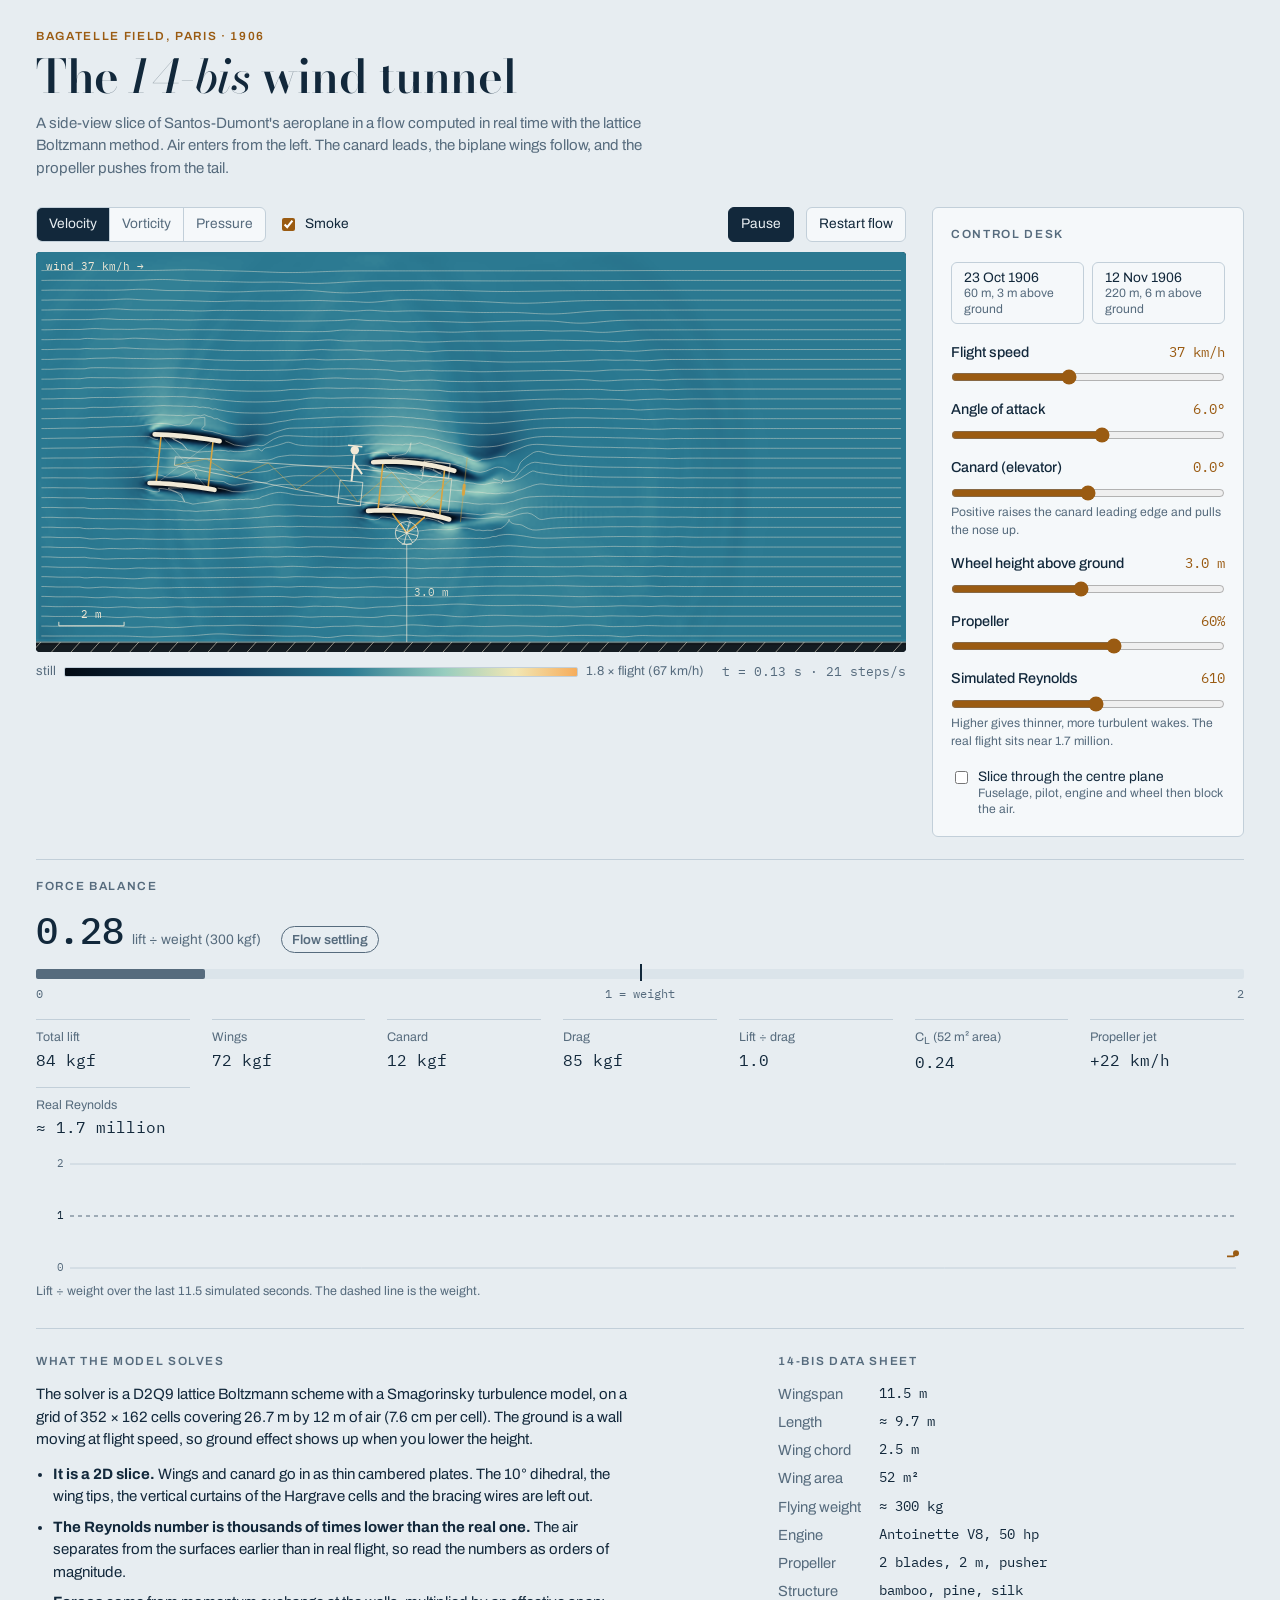
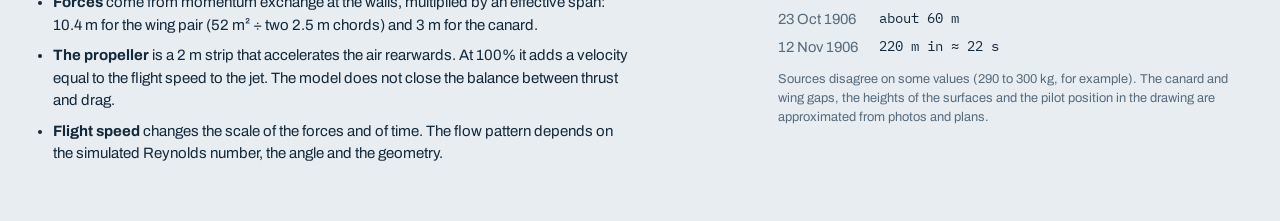
==== index.html @ 42564a8a "refactor: rename entry point to index.html" ====
<!doctype html><html><head><meta charset=utf8><meta name=viewport content="width=device-width,initial-scale=1,viewport-fit=cover"><style>:root{color-scheme:light;box-sizing:border-box;padding-top:env(safe-area-inset-top,0px);padding-bottom:env(safe-area-inset-bottom,0px)}html{scroll-padding-top:env(safe-area-inset-top,0px)}body{margin:0;padding:0;font:14px -apple-system,BlinkMacSystemFont,sans-serif;background:#faf9f5;color:#141413}img{max-width:100%}[hidden]:not([hidden=until-found i]){display:none!important}</style></head><body>
<title>14-bis Wind Tunnel</title>
<link rel="stylesheet" href="https://fonts.googleapis.com/css2?family=Archivo:wght@400;500;600&family=Bodoni+Moda:ital,opsz,wght@0,6..96,500;0,6..96,600;1,6..96,500&family=IBM+Plex+Mono:wght@400;500&display=swap">
<style>
/* Layout: a wind-tunnel bench. The test section takes the width,
   the control desk sits to the right and the force balance below. */
:root {
  --bg: #e7edf1;
  --surface: #f5f8fa;
  --ctl: #dbe4ea;
  --ink: #12283b;
  --muted: #566b7d;
  --line: #c2cfd9;
  --accent: #9a5b12;
  --good: #1c7557;
  --warn: #b04a1c;
  /* the test section has a single look, the same in both themes */
  --tunnel: #061523;
  --silk: #f1e9d6;
  --bamboo: #d9a441;
  --f-display: 'Bodoni Moda', 'Didot', 'Bodoni MT', Georgia, serif;
  --f-ui: 'Archivo', system-ui, -apple-system, 'Segoe UI', sans-serif;
  --f-data: 'IBM Plex Mono', ui-monospace, 'SF Mono', Menlo, Consolas, monospace;
}
@media (prefers-color-scheme: dark) {
  :root:not([data-theme="light"]) {
    --bg: #0a1724; --surface: #102131; --ctl: #1a2f44; --ink: #e4ecf2; --muted: #8fa3b5;
    --line: #22384c; --accent: #e2ab52; --good: #5fcaa3; --warn: #f2925c;
    color-scheme: dark;
  }
}
:root[data-theme="dark"] {
  --bg: #0a1724; --surface: #102131; --ctl: #1a2f44; --ink: #e4ecf2; --muted: #8fa3b5;
  --line: #22384c; --accent: #e2ab52; --good: #5fcaa3; --warn: #f2925c;
  color-scheme: dark;
}

* { box-sizing: border-box; }
body {
  background: var(--bg);
  color: var(--ink);
  font-family: var(--f-ui);
  font-size: 15px;
  line-height: 1.5;
}
.wrap {
  max-width: 1320px;
  margin: 0 auto;
  padding-inline: clamp(16px, 3vw, 36px);
  padding-block: 28px 56px;
  display: flex;
  flex-direction: column;
  gap: 28px;
}

/* masthead */
.mast { display: flex; flex-direction: column; gap: 6px; }
.eyebrow {
  margin: 0;
  font-size: 0.74rem;
  letter-spacing: 0.14em;
  text-transform: uppercase;
  color: var(--accent);
  font-weight: 600;
}
h1 {
  margin: 0;
  font-family: var(--f-display);
  font-weight: 600;
  font-size: clamp(1.9rem, 4.2vw, 2.9rem);
  line-height: 1.08;
  letter-spacing: -0.01em;
  text-wrap: balance;
}
h1 em { font-weight: 500; }
.lede { margin: 4px 0 0; max-width: 68ch; color: var(--muted); }

h2 {
  margin: 0;
  font-size: 0.74rem;
  letter-spacing: 0.14em;
  text-transform: uppercase;
  font-weight: 600;
  color: var(--muted);
}

/* bench */
.bench {
  display: grid;
  grid-template-columns: minmax(0, 1fr) 312px;
  grid-template-areas: "tunnel desk" "balance balance";
  gap: 22px 26px;
  align-items: start;
}
.tunnel { grid-area: tunnel; display: flex; flex-direction: column; gap: 10px; min-width: 0; }
.desk { grid-area: desk; }
.balance { grid-area: balance; min-width: 0; }
@media (max-width: 940px) {
  .bench { grid-template-columns: minmax(0, 1fr); grid-template-areas: "tunnel" "desk" "balance"; }
}

.toolbar { display: flex; flex-wrap: wrap; gap: 10px 16px; align-items: center; justify-content: space-between; }
.toolbar .group { display: flex; flex-wrap: wrap; gap: 8px 12px; align-items: center; }

.seg { position: relative; display: inline-flex; border: 1px solid var(--line); border-radius: 6px; overflow: hidden; background: var(--surface); }
.seg input { position: absolute; opacity: 0; pointer-events: none; }
.seg label { padding: 6px 12px; font-size: 0.86rem; cursor: pointer; color: var(--muted); border-right: 1px solid var(--line); }
.seg label:last-of-type { border-right: 0; }
.seg input:checked + label { background: var(--ink); color: var(--bg); }
.seg input:focus-visible + label { outline: 2px solid var(--accent); outline-offset: -2px; }

button {
  font: inherit;
  font-size: 0.86rem;
  padding: 6px 12px;
  border: 1px solid var(--line);
  border-radius: 6px;
  background: var(--surface);
  color: var(--ink);
  cursor: pointer;
}
button:hover { border-color: var(--muted); }
button:focus-visible, input:focus-visible { outline: 2px solid var(--accent); outline-offset: 2px; }
button.primary { background: var(--ink); color: var(--bg); border-color: var(--ink); }

.check { display: inline-flex; gap: 7px; align-items: center; font-size: 0.86rem; cursor: pointer; }
input[type="checkbox"], input[type="range"] { accent-color: var(--accent); }

.stage {
  position: relative;
  background: var(--tunnel);
  border-radius: 4px;
  overflow: hidden;
  aspect-ratio: 352 / 162;
  max-width: 100%;
}
.stage canvas { display: block; width: 100%; height: 100%; }

.legend { display: flex; flex-wrap: wrap; gap: 8px 18px; align-items: center; justify-content: space-between; font-size: 0.8rem; color: var(--muted); }
.scale { display: flex; align-items: center; gap: 8px; min-width: 0; flex: 1 1 320px; }
.scale .strip { flex: 1 1 120px; height: 10px; border-radius: 2px; min-width: 60px; border: 1px solid var(--line); }
.clock { font-family: var(--f-data); font-variant-numeric: tabular-nums; white-space: nowrap; }

/* control desk */
.desk {
  background: var(--surface);
  border: 1px solid var(--line);
  border-radius: 6px;
  padding: 18px;
  display: flex;
  flex-direction: column;
  gap: 18px;
}
.presets { display: flex; flex-direction: column; gap: 8px; }
.presets .row { display: flex; flex-wrap: wrap; gap: 8px; }
.presets button { flex: 1 1 120px; text-align: left; line-height: 1.25; }
.presets button small { display: block; color: var(--muted); font-size: 0.76rem; }
.knobs { display: flex; flex-direction: column; gap: 14px; }
.knob { display: grid; grid-template-columns: 1fr auto; gap: 2px 10px; align-items: baseline; }
.knob label { font-size: 0.9rem; font-weight: 500; }
.knob output { font-family: var(--f-data); font-size: 0.86rem; font-variant-numeric: tabular-nums; color: var(--accent); }
.knob input[type="range"] { grid-column: 1 / -1; width: 100%; margin: 4px 0 0; }
.knob .hint { grid-column: 1 / -1; font-size: 0.76rem; color: var(--muted); }
.desk .check { align-items: flex-start; line-height: 1.3; }
.desk .check input { margin-top: 3px; }
.desk .check small { display: block; color: var(--muted); font-size: 0.76rem; }

/* balance */
.balance { display: flex; flex-direction: column; gap: 16px; border-top: 1px solid var(--line); padding-top: 18px; }
.verdict { display: flex; flex-wrap: wrap; gap: 10px 20px; align-items: baseline; }
.ratio { font-family: var(--f-data); font-size: 2.3rem; font-weight: 500; line-height: 1; font-variant-numeric: tabular-nums; }
.ratio small { font-family: var(--f-ui); font-size: 0.86rem; color: var(--muted); font-weight: 400; margin-left: 8px; }
.pill { font-size: 0.82rem; font-weight: 600; padding: 3px 10px; border-radius: 999px; border: 1px solid currentColor; color: var(--muted); }
.pill[data-state="good"] { color: var(--good); }
.pill[data-state="warn"] { color: var(--warn); }
.beam { position: relative; height: 10px; background: var(--ctl); border-radius: 2px; }
.beam .fill { position: absolute; inset: 0 auto 0 0; width: 0; background: var(--muted); border-radius: 2px; }
.beam[data-state="good"] .fill { background: var(--good); }
.beam[data-state="warn"] .fill { background: var(--warn); }
.beam .mark { position: absolute; left: 50%; top: -5px; bottom: -2px; width: 2px; background: var(--ink); }
.beamlabels { margin-top: 6px; display: flex; justify-content: space-between; font-size: 0.74rem; color: var(--muted); font-family: var(--f-data); }
.figures { display: grid; grid-template-columns: repeat(auto-fit, minmax(150px, 1fr)); gap: 12px 22px; margin: 0; }
.figures div { display: flex; flex-direction: column; gap: 1px; border-top: 1px solid var(--line); padding-top: 8px; min-width: 0; }
.figures dt { font-size: 0.78rem; color: var(--muted); }
.figures dd { margin: 0; font-family: var(--f-data); font-size: 1.02rem; font-variant-numeric: tabular-nums; }
.history { display: flex; flex-direction: column; gap: 6px; }
.history p { margin: 0; font-size: 0.78rem; color: var(--muted); }
.history canvas { display: block; width: 100%; height: 120px; }

/* notes */
.notes { display: grid; grid-template-columns: minmax(0, 1.5fr) minmax(0, 1fr); gap: 26px 44px; border-top: 1px solid var(--line); padding-top: 24px; }
@media (max-width: 760px) { .notes { grid-template-columns: minmax(0, 1fr); } }
.notes section { display: flex; flex-direction: column; gap: 12px; min-width: 0; }
.notes p { margin: 0; max-width: 66ch; }
.notes ul { margin: 0; padding-left: 1.1em; display: flex; flex-direction: column; gap: 8px; max-width: 66ch; }
.sheet { display: grid; grid-template-columns: auto 1fr; gap: 6px 18px; margin: 0; font-size: 0.92rem; }
.sheet dt { color: var(--muted); }
.sheet dd { margin: 0; font-family: var(--f-data); font-size: 0.86rem; font-variant-numeric: tabular-nums; }
.fine { font-size: 0.8rem; color: var(--muted); }
</style>

<div class="wrap">
  <header class="mast">
    <p class="eyebrow">Bagatelle field, Paris · 1906</p>
    <h1>The <em>14-bis</em> wind tunnel</h1>
    <p class="lede">A side-view slice of Santos-Dumont's aeroplane in a flow computed in real time with the lattice Boltzmann method. Air enters from the left. The canard leads, the biplane wings follow, and the propeller pushes from the tail.</p>
  </header>

  <main class="bench">
    <section class="tunnel" aria-label="Test section">
      <div class="toolbar">
        <div class="group">
          <div class="seg" role="radiogroup" aria-label="Field shown">
            <input type="radio" name="view" id="view-vel" value="vel" checked><label for="view-vel">Velocity</label>
            <input type="radio" name="view" id="view-vort" value="vort"><label for="view-vort">Vorticity</label>
            <input type="radio" name="view" id="view-pres" value="pres"><label for="view-pres">Pressure</label>
          </div>
          <label class="check"><input type="checkbox" id="smoke" checked> Smoke</label>
        </div>
        <div class="group">
          <button type="button" id="pause" class="primary">Pause</button>
          <button type="button" id="reset">Restart flow</button>
        </div>
      </div>
      <div class="stage"><canvas id="tunnel" aria-label="Flow field around the side-view slice of the 14-bis"></canvas></div>
      <div class="legend">
        <div class="scale"><span id="leg-lo">still</span><span class="strip" id="leg-strip"></span><span id="leg-hi">1.8 × flight speed</span></div>
        <span class="clock" id="clock">t = 0.00 s</span>
      </div>
    </section>

    <aside class="desk" aria-label="Control desk">
      <h2>Control desk</h2>
      <div class="presets">
        <div class="row">
          <button type="button" id="preset-out">23 Oct 1906<small>60 m, 3 m above ground</small></button>
          <button type="button" id="preset-nov">12 Nov 1906<small>220 m, 6 m above ground</small></button>
        </div>
      </div>
      <div class="knobs">
        <div class="knob">
          <label for="k-v">Flight speed</label><output id="o-v" for="k-v"></output>
          <input type="range" id="k-v" min="20" max="60" step="1" value="37">
        </div>
        <div class="knob">
          <label for="k-aoa">Angle of attack</label><output id="o-aoa" for="k-aoa"></output>
          <input type="range" id="k-aoa" min="-4" max="14" step="0.5" value="6">
        </div>
        <div class="knob">
          <label for="k-canard">Canard (elevator)</label><output id="o-canard" for="k-canard"></output>
          <input type="range" id="k-canard" min="-12" max="12" step="0.5" value="0">
          <span class="hint">Positive raises the canard leading edge and pulls the nose up.</span>
        </div>
        <div class="knob">
          <label for="k-alt">Wheel height above ground</label><output id="o-alt" for="k-alt"></output>
          <input type="range" id="k-alt" min="0.3" max="6" step="0.1" value="3">
        </div>
        <div class="knob">
          <label for="k-prop">Propeller</label><output id="o-prop" for="k-prop"></output>
          <input type="range" id="k-prop" min="0" max="100" step="5" value="60">
        </div>
        <div class="knob">
          <label for="k-re">Simulated Reynolds</label><output id="o-re" for="k-re"></output>
          <input type="range" id="k-re" min="0" max="100" step="1" value="53">
          <span class="hint">Higher gives thinner, more turbulent wakes. The real flight sits near 1.7 million.</span>
        </div>
      </div>
      <label class="check"><input type="checkbox" id="center"> <span>Slice through the centre plane<small>Fuselage, pilot, engine and wheel then block the air.</small></span></label>
    </aside>

    <section class="balance" aria-label="Force balance">
      <h2>Force balance</h2>
      <div class="verdict">
        <span class="ratio"><span id="r-ratio">0.00</span><small>lift ÷ weight (300 kgf)</small></span>
        <span class="pill" id="r-pill" data-state="wait">Flow settling</span>
      </div>
      <div>
        <div class="beam" id="r-beam" data-state="wait"><span class="fill" id="r-fill"></span><span class="mark"></span></div>
        <div class="beamlabels"><span>0</span><span>1 = weight</span><span>2</span></div>
      </div>
      <dl class="figures">
        <div><dt>Total lift</dt><dd id="r-lift">0 kgf</dd></div>
        <div><dt>Wings</dt><dd id="r-wing">0 kgf</dd></div>
        <div><dt>Canard</dt><dd id="r-can">0 kgf</dd></div>
        <div><dt>Drag</dt><dd id="r-drag">0 kgf</dd></div>
        <div><dt>Lift ÷ drag</dt><dd id="r-ld">0.0</dd></div>
        <div><dt>C<sub>L</sub> (52 m² area)</dt><dd id="r-cl">0.00</dd></div>
        <div><dt>Propeller jet</dt><dd id="r-thrust">+0 km/h</dd></div>
        <div><dt>Real Reynolds</dt><dd id="r-re">0</dd></div>
      </dl>
      <div class="history">
        <canvas id="hist" aria-label="History of lift divided by weight"></canvas>
        <p id="hist-cap">Lift ÷ weight over simulated time.</p>
      </div>
    </section>
  </main>

  <div class="notes">
    <section>
      <h2>What the model solves</h2>
      <p>The solver is a D2Q9 lattice Boltzmann scheme with a Smagorinsky turbulence model, on a grid of 352 × 162 cells covering 26.7 m by 12 m of air (7.6 cm per cell). The ground is a wall moving at flight speed, so ground effect shows up when you lower the height.</p>
      <ul>
        <li><strong>It is a 2D slice.</strong> Wings and canard go in as thin cambered plates. The 10° dihedral, the wing tips, the vertical curtains of the Hargrave cells and the bracing wires are left out.</li>
        <li><strong>The Reynolds number is thousands of times lower than the real one.</strong> The air separates from the surfaces earlier than in real flight, so read the numbers as orders of magnitude.</li>
        <li><strong>Forces</strong> come from momentum exchange at the walls, multiplied by an effective span: 10.4 m for the wing pair (52 m² ÷ two 2.5 m chords) and 3 m for the canard.</li>
        <li><strong>The propeller</strong> is a 2 m strip that accelerates the air rearwards. At 100% it adds a velocity equal to the flight speed to the jet. The model does not close the balance between thrust and drag.</li>
        <li><strong>Flight speed</strong> changes the scale of the forces and of time. The flow pattern depends on the simulated Reynolds number, the angle and the geometry.</li>
      </ul>
    </section>
    <section>
      <h2>14-bis data sheet</h2>
      <dl class="sheet">
        <dt>Wingspan</dt><dd>11.5 m</dd>
        <dt>Length</dt><dd>≈ 9.7 m</dd>
        <dt>Wing chord</dt><dd>2.5 m</dd>
        <dt>Wing area</dt><dd>52 m²</dd>
        <dt>Flying weight</dt><dd>≈ 300 kg</dd>
        <dt>Engine</dt><dd>Antoinette V8, 50 hp</dd>
        <dt>Propeller</dt><dd>2 blades, 2 m, pusher</dd>
        <dt>Structure</dt><dd>bamboo, pine, silk</dd>
        <dt>23 Oct 1906</dt><dd>about 60 m</dd>
        <dt>12 Nov 1906</dt><dd>220 m in ≈ 22 s</dd>
      </dl>
      <p class="fine">Sources disagree on some values (290 to 300 kg, for example). The canard and wing gaps, the heights of the surfaces and the pilot position in the drawing are approximated from photos and plans.</p>
    </section>
  </div>
</div>

<script>
(() => {
'use strict';

// ---------- grid and constants ----------
const NX = 352, NY = 162, N = NX * NY;
const S = 13.2;               // cells per metre
const DX = 1 / S;
const GR = 4;                 // ground rows
const U0 = 0.1;               // inlet velocity (lattice units)
const RHO_AIR = 1.225, G0 = 9.80665, NU_AIR = 1.5e-5;
const WEIGHT_KGF = 300, AREA = 52;
const SPAN = [0, 10.4, 3.0, 0.6];   // effective span per body: wings, canard, fuselage
const CHORD = 2.5, CHORD_CELLS = CHORD * S;
const CX = [0, 1, 0, -1, 0, 1, -1, -1, 1];
const CY = [0, 0, 1, 0, -1, 1, 1, -1, -1];
const OPP = [0, 3, 4, 1, 2, 7, 8, 5, 6];
const WT = [4 / 9, 1 / 9, 1 / 9, 1 / 9, 1 / 9, 1 / 36, 1 / 36, 1 / 36, 1 / 36];
const OFF = CX.map((c, i) => c + CY[i] * NX);
const GW = CX.map((c, i) => 6 * WT[i] * c * U0);     // moving-wall term (ground)
const CSM = 18 * Math.SQRT2 * 0.16 * 0.16;           // Smagorinsky
const GROUND = 4;

// geometry in the aircraft frame (m): x aft, y up, origin at the middle of the wing cell
const WING_LE = -1.25, WING_Y = 0.75, WING_CAMBER = 0.045;
const CAN_LE = -8.0, CAN_C = 2.0, CPX = -7.0, CPY = 0.15, CAN_GAP = 0.75, CAN_CAMBER = 0.02;
const WHEEL_X = 0.0, WHEEL_Y = -1.3, WHEEL_R = 0.35;
const PROP_X = 1.6, PROP_Y = 0.2, PROP_R = 1.0;
const FUSE = [[-7.3, 0.02], [-7.3, 0.28], [-1.6, 0.5], [1.2, 0.5], [1.2, -0.5], [-1.6, -0.5]];
const OX = 11.5;

let cur = [], nxt = [];
for (let i = 0; i < 9; i++) { cur.push(new Float32Array(N)); nxt.push(new Float32Array(N)); }
const ux = new Float32Array(N), uy = new Float32Array(N), rho = new Float32Array(N);
const mask = new Uint8Array(N), newMask = new Uint8Array(N), flag = new Uint8Array(N);
const bfx = new Float32Array(N), bfy = new Float32Array(N);
const sponge = new Float32Array(N);
const E0 = new Float32Array(9);
const FA = new Float64Array(10);       // force accumulator per body (x,y)
const tmp = new Float32Array(9);

function feq(i, r, u, v) {
  const cu = CX[i] * u + CY[i] * v;
  return WT[i] * r * (1 + 3 * cu + 4.5 * cu * cu - 1.5 * (u * u + v * v));
}
for (let i = 0; i < 9; i++) E0[i] = feq(i, 1, U0, 0);

for (let y = 0; y < NY; y++) for (let x = 0; x < NX; x++) {
  let t = 0.5;
  const dxo = x - (NX - 34); if (dxo > 0) t = Math.max(t, 0.5 + 0.7 * (dxo / 33) * (dxo / 33));
  const dyo = y - (NY - 12); if (dyo > 0) t = Math.max(t, 0.5 + 0.5 * (dyo / 11) * (dyo / 11));
  sponge[y * NX + x] = t;
}

// ---------- parameters ----------
const P = { v: 37, aoa: 6, canard: 0, alt: 3, prop: 60, re: 600, center: false, view: 'vel', smoke: true };
let tau0 = 0.52;
let ca = 1, sa = 0, cd = 1, sd = 0, OY = 5;
let running = true, dirty = true;
let simT = 0, simSteps = 0, settle = 0, groundShift = 0, propPhase = 0;
let stepsPF = 4, msAvg = 2;
const EMA = new Float64Array(10);
let hist = [], histAcc = 0;

// ---------- geometry ----------
function bodyW(x, y) { return [OX + x * ca + y * sa, OY - x * sa + y * ca]; }
function canW(x, y) {
  const dx = x - CPX, dy = y - CPY;
  return bodyW(CPX + dx * cd + dy * sd, CPY - dx * sd + dy * cd);
}
function section(xle, c, y0, camber, n) {
  const pts = [];
  for (let k = 0; k <= n; k++) { const s = k / n; pts.push([xle + s * c, y0 + camber * 4 * s * (1 - s) * c]); }
  return pts;
}
const WING_LO = section(WING_LE, CHORD, -WING_Y, WING_CAMBER, 14);
const WING_UP = section(WING_LE, CHORD, WING_Y, WING_CAMBER, 14);
const CAN_LO = section(CAN_LE, CAN_C, CPY - CAN_GAP, CAN_CAMBER, 10);
const CAN_UP = section(CAN_LE, CAN_C, CPY + CAN_GAP, CAN_CAMBER, 10);

function toGrid(w) { return [w[0] * S, GR + w[1] * S]; }
function segCells(a, b, r, cb) {
  const x0 = a[0], y0 = a[1], x1 = b[0], y1 = b[1];
  const xa = Math.max(1, Math.floor(Math.min(x0, x1) - r - 1)), xb = Math.min(NX - 2, Math.ceil(Math.max(x0, x1) + r + 1));
  const ya = Math.max(GR, Math.floor(Math.min(y0, y1) - r - 1)), yb = Math.min(NY - 2, Math.ceil(Math.max(y0, y1) + r + 1));
  const dx = x1 - x0, dy = y1 - y0, l2 = dx * dx + dy * dy || 1e-9, r2 = r * r;
  for (let y = ya; y <= yb; y++) for (let x = xa; x <= xb; x++) {
    const px = x + 0.5 - x0, py = y + 0.5 - y0;
    let t = (px * dx + py * dy) / l2; t = t < 0 ? 0 : t > 1 ? 1 : t;
    const ex = px - t * dx, ey = py - t * dy;
    if (ex * ex + ey * ey <= r2) cb(y * NX + x);
  }
}
function polyline(pts, tf, r, id) {
  let prev = toGrid(tf(pts[0][0], pts[0][1]));
  for (let k = 1; k < pts.length; k++) {
    const p = toGrid(tf(pts[k][0], pts[k][1]));
    segCells(prev, p, r, idx => { newMask[idx] = id; });
    prev = p;
  }
}
function polyFill(pts, tf, id) {
  const g = pts.map(p => toGrid(tf(p[0], p[1])));
  let xa = NX, xb = 0, ya = NY, yb = 0;
  for (const p of g) { xa = Math.min(xa, p[0]); xb = Math.max(xb, p[0]); ya = Math.min(ya, p[1]); yb = Math.max(yb, p[1]); }
  xa = Math.max(1, Math.floor(xa)); xb = Math.min(NX - 2, Math.ceil(xb));
  ya = Math.max(GR, Math.floor(ya)); yb = Math.min(NY - 2, Math.ceil(yb));
  for (let y = ya; y <= yb; y++) for (let x = xa; x <= xb; x++) {
    const px = x + 0.5, py = y + 0.5; let inside = false;
    for (let i = 0, j = g.length - 1; i < g.length; j = i++) {
      const xi = g[i][0], yi = g[i][1], xj = g[j][0], yj = g[j][1];
      if ((yi > py) !== (yj > py) && px < (xj - xi) * (py - yi) / (yj - yi) + xi) inside = !inside;
    }
    if (inside) newMask[y * NX + x] = id;
  }
}

function rebuild() {
  const al = P.aoa * Math.PI / 180, de = P.canard * Math.PI / 180;
  ca = Math.cos(al); sa = Math.sin(al); cd = Math.cos(de); sd = Math.sin(de);
  OY = P.alt + WHEEL_R - (-WHEEL_X * sa + WHEEL_Y * ca);

  newMask.fill(0);
  for (let y = 0; y < GR; y++) newMask.fill(GROUND, y * NX, (y + 1) * NX);
  polyline(WING_LO, bodyW, 0.95, 1);
  polyline(WING_UP, bodyW, 0.95, 1);
  polyline(CAN_LO, canW, 0.95, 2);
  polyline(CAN_UP, canW, 0.95, 2);
  if (P.center) {
    polyFill(FUSE, bodyW, 3);
    polyFill([[-2.2, -0.62], [-2.2, 0.1], [-1.5, 0.1], [-1.5, -0.62]], bodyW, 3);
    polyline([[-1.85, 0.1], [-1.85, 1.1]], bodyW, 2.0, 3);
    polyFill([[0.3, 0.5], [0.3, 0.95], [1.1, 0.95], [1.1, 0.5]], bodyW, 3);
    const wc = toGrid(bodyW(WHEEL_X, WHEEL_Y));
    segCells(wc, wc, WHEEL_R * S, idx => { newMask[idx] = 3; });
  }
  for (let i = 0; i < N; i++) {
    const o = mask[i], n = newMask[i];
    if (n) { ux[i] = 0; uy[i] = 0; }
    else if (o) { for (let k = 0; k < 9; k++) cur[k][i] = WT[k]; ux[i] = 0; uy[i] = 0; rho[i] = 1; }
    mask[i] = n;
  }
  // cells next to a wall
  flag.fill(0);
  for (let y = 1; y < NY - 1; y++) for (let x = 1; x < NX - 1; x++) {
    const i = y * NX + x;
    if (mask[i]) continue;
    if (mask[i - 1] | mask[i + 1] | mask[i - NX] | mask[i + NX] | mask[i - NX - 1] | mask[i - NX + 1] | mask[i + NX - 1] | mask[i + NX + 1]) flag[i] = 1;
  }
  // propeller: a strip that pushes the air rearwards
  bfx.fill(0); bfy.fill(0);
  const k = P.prop / 100;
  if (k > 0) {
    const cells = [];
    const a = toGrid(bodyW(PROP_X, PROP_Y - PROP_R)), b = toGrid(bodyW(PROP_X, PROP_Y + PROP_R));
    segCells(a, b, 1.6, idx => { if (!mask[idx]) cells.push(idx); });
    const thrust = (2 * PROP_R * S) * U0 * U0 * (1 + k / 2) * k;
    const fc = cells.length ? thrust / cells.length : 0;
    for (const idx of cells) { bfx[idx] = fc * ca; bfy[idx] = -fc * sa; flag[idx] |= 2; }
  }
  settle = 2300;
  dirty = true;
}

// ---------- smoke ----------
const RAKES = Math.floor((NY - GR - 6) / 4), RK = 400, EMIT = 12;
const SX = new Float32Array(RAKES * RK), SY = new Float32Array(RAKES * RK);
const head = new Int32Array(RAKES);
let emitAcc = 0;
function rakeY(r) { return GR + 2.5 + r * 4; }
function seedSmoke() {
  SX.fill(NaN);
  for (let r = 0; r < RAKES; r++) {
    const y = rakeY(r); let h = 0;
    for (let x = NX - 3; x >= 1.5 && h < RK; x -= EMIT * U0) {
      const o = r * RK + h;
      SX[o] = mask[Math.floor(y) * NX + Math.floor(x)] ? NaN : x; SY[o] = y; h++;
    }
    head[r] = h % RK;
  }
  emitAcc = 0;
}
function advectSmoke(n) {
  for (let o = 0; o < SX.length; o++) {
    let x = SX[o];
    if (x !== x) continue;
    let y = SY[o];
    const fx = x - 0.5, fy = y - 0.5;
    const ix = Math.floor(fx), iy = Math.floor(fy);
    if (ix < 0 || ix > NX - 2 || iy < 0 || iy > NY - 2) { SX[o] = NaN; continue; }
    const tx = fx - ix, ty = fy - iy, i = iy * NX + ix;
    const u = (ux[i] * (1 - tx) + ux[i + 1] * tx) * (1 - ty) + (ux[i + NX] * (1 - tx) + ux[i + NX + 1] * tx) * ty;
    const v = (uy[i] * (1 - tx) + uy[i + 1] * tx) * (1 - ty) + (uy[i + NX] * (1 - tx) + uy[i + NX + 1] * tx) * ty;
    x += u * n; y += v * n;
    if (x < 0.5 || x > NX - 1.5 || y < GR || y > NY - 1.5 || mask[Math.floor(y) * NX + Math.floor(x)]) { SX[o] = NaN; continue; }
    SX[o] = x; SY[o] = y;
  }
  emitAcc += n;
  while (emitAcc >= EMIT) {
    emitAcc -= EMIT;
    for (let r = 0; r < RAKES; r++) {
      const o = r * RK + head[r];
      SX[o] = 1.2 + emitAcc * U0; SY[o] = rakeY(r);
      head[r] = (head[r] + 1) % RK;
    }
  }
}

// ---------- solver ----------
function initFlow() {
  for (let i = 0; i < N; i++) {
    const solid = mask[i];
    for (let k = 0; k < 9; k++) { cur[k][i] = solid ? WT[k] : E0[k]; nxt[k][i] = cur[k][i]; }
    ux[i] = solid ? 0 : U0; uy[i] = 0; rho[i] = 1;
  }
  simT = 0; simSteps = 0; settle = 2300; EMA.fill(0); hist = []; histAcc = 0;
  seedSmoke();
  dirty = true;
}

function step() {
  const a = cur, b = nxt;
  const a0 = a[0], a1 = a[1], a2 = a[2], a3 = a[3], a4 = a[4], a5 = a[5], a6 = a[6], a7 = a[7], a8 = a[8];
  const b0 = b[0], b1 = b[1], b2 = b[2], b3 = b[3], b4 = b[4], b5 = b[5], b6 = b[6], b7 = b[7], b8 = b[8];
  const t0 = tau0, t0sq = tau0 * tau0;
  for (let y = GR; y < NY - 1; y++) {
    let idx = y * NX + 1;
    for (let x = 1; x < NX - 1; x++, idx++) {
      if (mask[idx]) continue;
      const fl = flag[idx];
      let f0 = a0[idx], f1, f2, f3, f4, f5, f6, f7, f8;
      if (fl & 1) {
        for (let i = 1; i < 9; i++) {
          const n = idx - OFF[i], m = mask[n];
          if (m) {
            let v = a[OPP[i]][idx];
            if (m === GROUND) v += GW[i];
            else { FA[m * 2] -= 2 * v * CX[i]; FA[m * 2 + 1] -= 2 * v * CY[i]; }
            tmp[i] = v;
          } else tmp[i] = a[i][n];
        }
        f1 = tmp[1]; f2 = tmp[2]; f3 = tmp[3]; f4 = tmp[4]; f5 = tmp[5]; f6 = tmp[6]; f7 = tmp[7]; f8 = tmp[8];
      } else {
        f1 = a1[idx - 1]; f2 = a2[idx - NX]; f3 = a3[idx + 1]; f4 = a4[idx + NX];
        f5 = a5[idx - 1 - NX]; f6 = a6[idx + 1 - NX]; f7 = a7[idx + 1 + NX]; f8 = a8[idx - 1 + NX];
      }
      let r = f0 + f1 + f2 + f3 + f4 + f5 + f6 + f7 + f8;
      let u, v;
      if (r > 0.6 && r < 1.6) {
        u = (f1 - f3 + f5 - f6 - f7 + f8) / r;
        v = (f2 - f4 + f5 + f6 - f7 - f8) / r;
        const sp = u * u + v * v;
        if (sp > 0.1225) { const sc = 0.35 / Math.sqrt(sp); u *= sc; v *= sc; }
      } else {
        // degenerate cell: back to inlet equilibrium
        r = 1; u = U0; v = 0;
        f0 = E0[0]; f1 = E0[1]; f2 = E0[2]; f3 = E0[3]; f4 = E0[4]; f5 = E0[5]; f6 = E0[6]; f7 = E0[7]; f8 = E0[8];
      }
      rho[idx] = r; ux[idx] = u; uy[idx] = v;
      const usq = 1.5 * (u * u + v * v), r1 = r / 9, r2 = r / 36;
      const u3 = 3 * u, v3 = 3 * v, uu = 4.5 * u * u, vv = 4.5 * v * v;
      const p = u + v, q = v - u, pp = 4.5 * p * p, qq = 4.5 * q * q, p3 = 3 * p, q3 = 3 * q;
      const n0 = f0 - (4 / 9) * r * (1 - usq);
      const n1 = f1 - r1 * (1 + u3 + uu - usq);
      const n3 = f3 - r1 * (1 - u3 + uu - usq);
      const n2 = f2 - r1 * (1 + v3 + vv - usq);
      const n4 = f4 - r1 * (1 - v3 + vv - usq);
      const n5 = f5 - r2 * (1 + p3 + pp - usq);
      const n7 = f7 - r2 * (1 - p3 + pp - usq);
      const n6 = f6 - r2 * (1 + q3 + qq - usq);
      const n8 = f8 - r2 * (1 - q3 + qq - usq);
      const dg = n5 + n6 + n7 + n8;
      const pxx = n1 + n3 + dg, pyy = n2 + n4 + dg, pxy = n5 - n6 + n7 - n8;
      const Q = Math.sqrt(pxx * pxx + 2 * pxy * pxy + pyy * pyy);
      let tau = 0.5 * (t0 + Math.sqrt(t0sq + CSM * Q / r));
      const s = sponge[idx]; if (tau < s) tau = s;
      const om = 1 / tau;
      f0 -= om * n0; f1 -= om * n1; f2 -= om * n2; f3 -= om * n3; f4 -= om * n4;
      f5 -= om * n5; f6 -= om * n6; f7 -= om * n7; f8 -= om * n8;
      if (fl & 2) {
        const gx = bfx[idx], gy = bfy[idx];
        f1 += gx / 3; f3 -= gx / 3; f2 += gy / 3; f4 -= gy / 3;
        f5 += (gx + gy) / 12; f7 -= (gx + gy) / 12; f6 += (gy - gx) / 12; f8 -= (gy - gx) / 12;
      }
      b0[idx] = f0; b1[idx] = f1; b2[idx] = f2; b3[idx] = f3; b4[idx] = f4;
      b5[idx] = f5; b6[idx] = f6; b7[idx] = f7; b8[idx] = f8;
    }
  }
  // inlet (left), outlet (right, zero gradient), top (free air)
  for (let y = GR; y < NY; y++) {
    const i0 = y * NX, i1 = i0 + NX - 1;
    for (let i = 0; i < 9; i++) { b[i][i0] = E0[i]; b[i][i1] = b[i][i1 - 1]; }
    ux[i1] = ux[i1 - 1]; uy[i1] = uy[i1 - 1]; rho[i1] = rho[i1 - 1];
  }
  const top = (NY - 1) * NX;
  for (let i = 0; i < 9; i++) b[i].fill(E0[i], top, top + NX);
  cur = b; nxt = a;
}

// ---------- colours ----------
function lut(stops) {
  const out = new Uint32Array(256);
  for (let i = 0; i < 256; i++) {
    const t = i / 255; let k = 0;
    while (k < stops.length - 2 && t > stops[k + 1][0]) k++;
    const s0 = stops[k], s1 = stops[k + 1];
    const f = Math.min(1, Math.max(0, (t - s0[0]) / (s1[0] - s0[0])));
    const c0 = parseInt(s0[1].slice(1), 16), c1 = parseInt(s1[1].slice(1), 16);
    const R = Math.round(((c0 >> 16) & 255) * (1 - f) + ((c1 >> 16) & 255) * f);
    const G = Math.round(((c0 >> 8) & 255) * (1 - f) + ((c1 >> 8) & 255) * f);
    const B = Math.round((c0 & 255) * (1 - f) + (c1 & 255) * f);
    out[i] = (255 << 24) | (B << 16) | (G << 8) | R;
  }
  return out;
}
const STOPS_SEQ = [[0, '#030a13'], [0.3, '#0f3554'], [0.556, '#2b7a92'], [0.74, '#97cdbf'], [0.88, '#f2e7b4'], [1, '#f6ad5c']];
const STOPS_DIV = [[0, '#c9f0f8'], [0.22, '#37a9cf'], [0.5, '#0a1d2e'], [0.78, '#d68527'], [1, '#ffe6ae']];
const LUT_SEQ = lut(STOPS_SEQ), LUT_DIV = lut(STOPS_DIV);
const SOLID_C = (255 << 24) | (0x0c << 16) | (0x07 << 8) | 0x03;
const GROUND_C = (255 << 24) | (0x22 << 16) | (0x1c << 8) | 0x14;
function gradCss(stops) { return 'linear-gradient(90deg,' + stops.map(s => s[1] + ' ' + (s[0] * 100).toFixed(1) + '%').join(',') + ')'; }

// ---------- drawing ----------
const cv = document.getElementById('tunnel'), ctx = cv.getContext('2d');
const off = document.createElement('canvas'); off.width = NX; off.height = NY;
const octx = off.getContext('2d');
const img = octx.createImageData(NX, NY), pix = new Uint32Array(img.data.buffer);
let cw = 800, ch = 368, dpr = 1;

function fitCanvas() {
  dpr = Math.min(2, window.devicePixelRatio || 1);
  const w = Math.max(200, Math.round(cv.clientWidth * dpr)), h = Math.round(w * NY / NX);
  if (cv.width !== w || cv.height !== h) { cv.width = w; cv.height = h; }
  cw = w; ch = h; dirty = true;
}

function paintField() {
  const view = P.view;
  let rref = 0, cnt = 0;
  if (view === 'pres') { for (let y = GR + 1; y < NY - 1; y++) { rref += rho[y * NX + 3]; cnt++; } rref /= cnt; }
  const vs = 255 / (1.8 * U0), ws = 127 / 0.035, ps = 127 / (1.5 * 1.5 * U0 * U0);
  for (let y = 0; y < NY; y++) {
    const row = (NY - 1 - y) * NX, base = y * NX;
    for (let x = 0; x < NX; x++) {
      const i = base + x, m = mask[i];
      if (m) { pix[row + x] = m === GROUND ? GROUND_C : SOLID_C; continue; }
      let c;
      if (view === 'vel') {
        let k = Math.sqrt(ux[i] * ux[i] + uy[i] * uy[i]) * vs;
        c = LUT_SEQ[k > 255 ? 255 : k | 0];
      } else if (view === 'vort') {
        let w = 0;
        if (x > 0 && x < NX - 1 && y > GR && y < NY - 1) w = 0.5 * (uy[i + 1] - uy[i - 1] - ux[i + NX] + ux[i - NX]);
        let k = 128 + w * ws;
        c = LUT_DIV[k < 0 ? 0 : k > 255 ? 255 : k | 0];
      } else {
        let k = 128 + (rho[i] - rref) * ps;
        c = LUT_DIV[k < 0 ? 0 : k > 255 ? 255 : k | 0];
      }
      pix[row + x] = c;
    }
  }
  octx.putImageData(img, 0, 0);
}

function render() {
  const kx = cw / NX, ky = ch / NY;
  paintField();
  ctx.imageSmoothingEnabled = true;
  ctx.imageSmoothingQuality = 'high';
  ctx.drawImage(off, 0, 0, cw, ch);
  const px = dpr;
  const G = (gx, gy) => [gx * kx, ch - gy * ky];
  const W = w => G(w[0] * S, GR + w[1] * S);
  const B = (x, y) => W(bodyW(x, y));
  const C = (x, y) => W(canW(x, y));

  // smoke
  if (P.smoke) {
    ctx.beginPath();
    for (let r = 0; r < RAKES; r++) {
      let pen = false, lx = 0, ly = 0;
      for (let k = 0; k < RK; k++) {
        const o = r * RK + (head[r] + k) % RK, x = SX[o];
        if (x !== x) { pen = false; continue; }
        const y = SY[o];
        if (pen && Math.abs(x - lx) + Math.abs(y - ly) < 7) ctx.lineTo(x * kx, ch - y * ky);
        else ctx.moveTo(x * kx, ch - y * ky);
        pen = true; lx = x; ly = y;
      }
    }
    ctx.strokeStyle = P.view === 'vel' ? 'rgba(241,233,214,0.42)' : 'rgba(241,233,214,0.5)';
    ctx.lineWidth = 1 * px; ctx.lineJoin = 'round';
    ctx.stroke();
  }

  // moving ground
  const gy0 = ch - GR * ky;
  ctx.strokeStyle = 'rgba(241,233,214,0.55)'; ctx.lineWidth = 1 * px;
  ctx.beginPath(); ctx.moveTo(0, gy0); ctx.lineTo(cw, gy0);
  const hs = 0.6 * S * kx, shift = (groundShift * kx) % hs;
  for (let x = shift - hs; x < cw + hs; x += hs) { ctx.moveTo(x, gy0); ctx.lineTo(x - GR * ky * 0.9, ch); }
  ctx.stroke();

  const line = (T, a, b) => { const p = T(a[0], a[1]), q = T(b[0], b[1]); ctx.moveTo(p[0], p[1]); ctx.lineTo(q[0], q[1]); };
  const path = (T, pts, close) => { pts.forEach((p, i) => { const q = T(p[0], p[1]); if (i) ctx.lineTo(q[0], q[1]); else ctx.moveTo(q[0], q[1]); }); if (close) ctx.closePath(); };
  const SILK = '#f1e9d6', BAMBOO = '#d9a441';

  // height dimension
  const wb = bodyW(WHEEL_X, WHEEL_Y), wp = W([wb[0], wb[1] - WHEEL_R]), wg = W([wb[0], 0]);
  ctx.strokeStyle = 'rgba(241,233,214,0.7)'; ctx.lineWidth = 1 * px;
  ctx.beginPath(); ctx.moveTo(wp[0], wp[1]); ctx.lineTo(wg[0], wg[1]);
  ctx.moveTo(wp[0] - 5 * px, wp[1]); ctx.lineTo(wp[0] + 5 * px, wp[1]); ctx.stroke();
  ctx.font = `${11 * px}px 'IBM Plex Mono', ui-monospace, Menlo, monospace`;
  ctx.fillStyle = 'rgba(241,233,214,0.9)'; ctx.textBaseline = 'middle'; ctx.textAlign = 'left';
  if (wg[1] - wp[1] > 16 * px) ctx.fillText(fmt(P.alt, 1) + ' m', wp[0] + 7 * px, (wp[1] + wg[1]) / 2);

  // fuselage
  ctx.beginPath(); path(B, FUSE, true);
  if (P.center) { ctx.fillStyle = 'rgba(241,233,214,0.16)'; ctx.fill(); }
  ctx.strokeStyle = 'rgba(241,233,214,0.62)'; ctx.lineWidth = 1 * px; ctx.stroke();
  ctx.beginPath();
  for (let k = 0; k < 9; k++) {
    const xa = -7.3 + k * 0.95, xb = Math.min(1.2, xa + 0.95);
    const top = x => 0.28 + (x + 7.3) * (0.22 / 5.7), bot = x => 0.02 - (x + 7.3) * (0.52 / 5.7);
    const cl = x => Math.min(-1.6, x);
    line(B, [xa, k % 2 ? top(cl(xa)) : bot(cl(xa))], [xb, k % 2 ? bot(cl(xb)) : top(cl(xb))]);
  }
  ctx.strokeStyle = 'rgba(217,164,65,0.5)'; ctx.stroke();

  // struts and wires
  ctx.beginPath();
  for (const x of [-0.95, 0.95]) line(B, [x, -WING_Y + 0.07], [x, WING_Y + 0.07]);
  for (const x of [-0.8, 0.8]) line(C, [CPX + x, CPY - CAN_GAP], [CPX + x, CPY + CAN_GAP]);
  line(B, [-0.5, -WING_Y], [WHEEL_X, WHEEL_Y]); line(B, [0.5, -WING_Y], [WHEEL_X, WHEEL_Y]);
  ctx.strokeStyle = BAMBOO; ctx.lineWidth = 1.6 * px; ctx.stroke();
  ctx.beginPath();
  line(B, [-0.95, -WING_Y], [0.95, WING_Y]); line(B, [-0.95, WING_Y], [0.95, -WING_Y]);
  line(C, [CPX - 0.8, CPY - CAN_GAP], [CPX + 0.8, CPY + CAN_GAP]); line(C, [CPX - 0.8, CPY + CAN_GAP], [CPX + 0.8, CPY - CAN_GAP]);
  ctx.strokeStyle = 'rgba(241,233,214,0.35)'; ctx.lineWidth = 0.8 * px; ctx.stroke();

  // wings and canard
  ctx.beginPath(); path(B, WING_LO); path(B, WING_UP); path(C, CAN_LO); path(C, CAN_UP);
  ctx.strokeStyle = SILK; ctx.lineWidth = Math.max(2 * px, 1.9 * kx); ctx.lineCap = 'round'; ctx.stroke(); ctx.lineCap = 'butt';

  // wheel
  const wc = B(WHEEL_X, WHEEL_Y), wr = WHEEL_R * S * kx;
  ctx.beginPath(); ctx.arc(wc[0], wc[1], wr, 0, 6.2832);
  if (P.center) { ctx.fillStyle = 'rgba(241,233,214,0.16)'; ctx.fill(); }
  for (let k = 0; k < 4; k++) { const an = k * 0.785 + groundShift * 0.19; ctx.moveTo(wc[0] - wr * Math.cos(an), wc[1] - wr * Math.sin(an)); ctx.lineTo(wc[0] + wr * Math.cos(an), wc[1] + wr * Math.sin(an)); }
  ctx.strokeStyle = 'rgba(241,233,214,0.8)'; ctx.lineWidth = 1 * px; ctx.stroke();

  // basket, pilot and engine
  ctx.beginPath();
  path(B, [[-2.2, -0.62], [-2.2, 0.1], [-1.5, 0.1], [-1.5, -0.62]], true);
  path(B, [[0.3, 0.5], [0.3, 0.95], [1.1, 0.95], [1.1, 0.5]], true);
  if (P.center) { ctx.fillStyle = 'rgba(241,233,214,0.16)'; ctx.fill(); }
  ctx.strokeStyle = 'rgba(241,233,214,0.75)'; ctx.stroke();
  ctx.beginPath(); line(B, [-1.85, 0.1], [-1.85, 0.92]); line(B, [-1.85, 0.7], [-1.55, 0.35]);
  ctx.strokeStyle = SILK; ctx.lineWidth = 2 * px; ctx.stroke();
  const hd = B(-1.85, 1.06);
  ctx.beginPath(); ctx.arc(hd[0], hd[1], 0.13 * S * kx, 0, 6.2832); ctx.fillStyle = SILK; ctx.fill();
  ctx.beginPath(); line(B, [-2.07, 1.19], [-1.63, 1.19]); ctx.lineWidth = 1.6 * px; ctx.stroke();

  // propeller
  const bl = PROP_R * Math.abs(Math.cos(propPhase));
  ctx.beginPath(); line(B, [PROP_X, PROP_Y - PROP_R], [PROP_X, PROP_Y + PROP_R]);
  ctx.strokeStyle = 'rgba(217,164,65,0.4)'; ctx.lineWidth = 1.2 * px; ctx.stroke();
  ctx.beginPath(); line(B, [PROP_X, PROP_Y - bl], [PROP_X, PROP_Y + bl]);
  ctx.strokeStyle = BAMBOO; ctx.lineWidth = 3 * px; ctx.lineCap = 'round'; ctx.stroke(); ctx.lineCap = 'butt';

  // scale bar and wind
  ctx.strokeStyle = 'rgba(241,233,214,0.9)'; ctx.lineWidth = 1 * px;
  const s0 = W([0.7, 0.5]), s1 = W([2.7, 0.5]);
  ctx.beginPath(); ctx.moveTo(s0[0], s0[1] - 4 * px); ctx.lineTo(s0[0], s0[1]); ctx.lineTo(s1[0], s1[1]); ctx.lineTo(s1[0], s1[1] - 4 * px); ctx.stroke();
  ctx.textAlign = 'center'; ctx.textBaseline = 'bottom'; ctx.fillText('2 m', (s0[0] + s1[0]) / 2, s0[1] - 5 * px);
  ctx.textAlign = 'left'; ctx.textBaseline = 'top';
  ctx.fillText('wind ' + fmt(P.v, 0) + ' km/h →', 10 * px, 9 * px);
}

// ---------- readouts ----------
const $ = id => document.getElementById(id);
function fmt(v, d) { return v.toLocaleString('en-US', { minimumFractionDigits: d, maximumFractionDigits: d }); }
function forces() {
  const V = P.v / 3.6;
  const conv = RHO_AIR * V * V * DX / (U0 * U0) / G0;      // kgf per metre of span
  const lw = EMA[3] * conv * SPAN[1], lc = EMA[5] * conv * SPAN[2], lf = EMA[7] * conv * SPAN[3];
  const dw = EMA[2] * conv * SPAN[1], dc = EMA[4] * conv * SPAN[2], df = EMA[6] * conv * SPAN[3];
  const lift = lw + lc + lf, drag = dw + dc + df;
  return { V, lw, lc, lift, drag, ratio: lift / WEIGHT_KGF };
}
function readouts() {
  const F = forces(), V = F.V;
  $('r-ratio').textContent = fmt(F.ratio, 2);
  $('r-lift').textContent = fmt(F.lift, 0) + ' kgf';
  $('r-wing').textContent = fmt(F.lw, 0) + ' kgf';
  $('r-can').textContent = fmt(F.lc, 0) + ' kgf';
  $('r-drag').textContent = fmt(F.drag, 0) + ' kgf';
  $('r-ld').textContent = F.drag > 0.5 ? fmt(F.lift / F.drag, 1) : '–';
  $('r-cl').textContent = fmt(F.lift * G0 / (0.5 * RHO_AIR * V * V * AREA), 2);
  $('r-thrust').textContent = '+' + fmt(P.prop / 100 * P.v, 0) + ' km/h';
  $('r-re').textContent = '≈ ' + fmt(V * CHORD / NU_AIR / 1e6, 1) + ' million';
  let state = 'wait', text = 'Flow settling';
  if (settle <= 0) {
    if (F.ratio < 0.9) { state = 'warn'; text = 'Does not carry the 300 kgf'; }
    else if (F.ratio <= 1.1) { state = 'good'; text = 'Level flight'; }
    else { state = 'good'; text = 'Excess lift: climbs'; }
  }
  $('r-pill').dataset.state = state; $('r-pill').textContent = text;
  $('r-beam').dataset.state = state;
  $('r-fill').style.width = Math.max(0, Math.min(100, F.ratio * 50)) + '%';
  $('clock').textContent = 't = ' + fmt(simT, 2) + ' s · ' + fmt(stepsPS, 0) + ' steps/s';
  drawHist();
}

const hc = $('hist'), hx = hc.getContext('2d');
function drawHist() {
  const st = getComputedStyle(document.documentElement);
  const ink = st.getPropertyValue('--ink').trim(), muted = st.getPropertyValue('--muted').trim();
  const lineC = st.getPropertyValue('--line').trim(), acc = st.getPropertyValue('--accent').trim();
  const d = Math.min(2, window.devicePixelRatio || 1);
  const w = Math.round(hc.clientWidth * d), h = Math.round(hc.clientHeight * d);
  if (hc.width !== w || hc.height !== h) { hc.width = w; hc.height = h; }
  hx.clearRect(0, 0, w, h);
  const padL = 34 * d, padR = 8 * d, padT = 8 * d, padB = 8 * d;
  let top = 2;
  for (const v of hist) if (v > top) top = v;
  top = Math.ceil(top * 2) / 2;
  let bot = 0;
  for (const v of hist) if (v < bot) bot = v;
  bot = Math.floor(bot * 2) / 2;
  const Y = v => padT + (h - padT - padB) * (1 - (v - bot) / (top - bot));
  hx.font = `${10.5 * d}px 'IBM Plex Mono', ui-monospace, Menlo, monospace`;
  hx.textAlign = 'right'; hx.textBaseline = 'middle'; hx.lineWidth = 1 * d;
  for (const v of [bot, 1, top]) {
    hx.strokeStyle = v === 1 ? muted : lineC;
    hx.setLineDash(v === 1 ? [4 * d, 4 * d] : []);
    hx.beginPath(); hx.moveTo(padL, Y(v)); hx.lineTo(w - padR, Y(v)); hx.stroke();
    hx.fillStyle = v === 1 ? ink : muted;
    hx.fillText(fmt(v, v % 1 ? 1 : 0), padL - 6 * d, Y(v));
  }
  hx.setLineDash([]);
  if (hist.length > 1) {
    const HMAX = 520, x0 = padL, xw = w - padR - padL;
    hx.beginPath();
    hist.forEach((v, i) => { const x = x0 + xw * (i + HMAX - hist.length) / (HMAX - 1), y = Y(v); if (i) hx.lineTo(x, y); else hx.moveTo(x, y); });
    hx.strokeStyle = acc; hx.lineWidth = 1.8 * d; hx.lineJoin = 'round'; hx.stroke();
    const lx = x0 + xw, ly = Y(hist[hist.length - 1]);
    hx.beginPath(); hx.arc(lx, ly, 3 * d, 0, 6.2832); hx.fillStyle = acc; hx.fill();
  }
  const span = 520 * 30 * U0 * DX / (P.v / 3.6);
  $('hist-cap').textContent = 'Lift ÷ weight over the last ' + fmt(span, 1) + ' simulated seconds. The dashed line is the weight.';
}

// ---------- main loop ----------
let stepsPS = 0, lastRead = 0, lastT = performance.now(), stepCount = 0;
function advance(n) {
  FA.fill(0);
  for (let s = 0; s < n; s++) step();
  const al = 1 - Math.exp(-n / 500);
  for (let i = 2; i < 8; i++) EMA[i] += al * (FA[i] / n - EMA[i]);
  if (P.smoke) advectSmoke(n);
  simSteps += n; settle -= n; stepCount += n;
  simT += n * U0 * DX / (P.v / 3.6);
  groundShift += n * U0;
  propPhase += n * 0.012 * (0.2 + P.prop / 100);
  histAcc += n;
  while (histAcc >= 30) { histAcc -= 30; hist.push(forces().ratio); if (hist.length > 520) hist.shift(); }
}
function frame(now) {
  requestAnimationFrame(frame);
  if (running) {
    const t0 = performance.now(), n = stepsPF;
    advance(n);
    const ms = (performance.now() - t0) / n;
    msAvg = msAvg * 0.9 + ms * 0.1;
    stepsPF = Math.max(1, Math.min(12, Math.floor(11 / msAvg)));
    dirty = true;
  }
  if (dirty) { render(); dirty = false; }
  if (now - lastRead > 220) {
    stepsPS = stepCount * 1000 / Math.max(1, now - lastT); stepCount = 0; lastT = now; lastRead = now;
    readouts();
  }
}

// ---------- controls ----------
function reFromSlider(t) { return Math.round(100 * Math.pow(30, t / 100) / 10) * 10; }
function setTau() { tau0 = 0.5 + 3 * U0 * CHORD_CELLS / P.re; }
function syncOutputs() {
  $('o-v').textContent = fmt(P.v, 0) + ' km/h';
  $('o-aoa').textContent = fmt(P.aoa, 1) + '°';
  $('o-canard').textContent = (P.canard > 0 ? '+' : '') + fmt(P.canard, 1) + '°';
  $('o-alt').textContent = fmt(P.alt, 1) + ' m';
  $('o-prop').textContent = fmt(P.prop, 0) + '%';
  $('o-re').textContent = fmt(P.re, 0);
}
function readControls() {
  P.v = +$('k-v').value; P.aoa = +$('k-aoa').value; P.canard = +$('k-canard').value;
  P.alt = +$('k-alt').value; P.prop = +$('k-prop').value; P.re = reFromSlider(+$('k-re').value);
  P.center = $('center').checked; P.smoke = $('smoke').checked;
  P.view = document.querySelector('input[name="view"]:checked').value;
}
function legend() {
  const strip = $('leg-strip');
  if (P.view === 'vel') {
    strip.style.background = gradCss(STOPS_SEQ);
    $('leg-lo').textContent = 'still'; $('leg-hi').textContent = '1.8 × flight (' + fmt(1.8 * P.v, 0) + ' km/h)';
  } else if (P.view === 'vort') {
    strip.style.background = gradCss(STOPS_DIV);
    $('leg-lo').textContent = 'clockwise spin'; $('leg-hi').textContent = 'counter-clockwise spin';
  } else {
    strip.style.background = gradCss(STOPS_DIV);
    $('leg-lo').textContent = 'suction (Cp −1.5)'; $('leg-hi').textContent = 'overpressure (Cp +1.5)';
  }
}
for (const id of ['k-aoa', 'k-canard', 'k-alt', 'k-prop']) $(id).addEventListener('input', () => { readControls(); syncOutputs(); rebuild(); });
$('k-v').addEventListener('input', () => { readControls(); syncOutputs(); legend(); dirty = true; });
$('k-re').addEventListener('input', () => { readControls(); setTau(); syncOutputs(); });
$('center').addEventListener('change', () => { readControls(); rebuild(); });
$('smoke').addEventListener('change', () => { readControls(); if (P.smoke) seedSmoke(); dirty = true; });
document.querySelectorAll('input[name="view"]').forEach(el => el.addEventListener('change', () => { readControls(); legend(); dirty = true; }));
$('pause').addEventListener('click', () => { running = !running; $('pause').textContent = running ? 'Pause' : 'Resume'; });
$('reset').addEventListener('click', () => { initFlow(); });
function preset(v, alt, aoa) {
  $('k-v').value = v; $('k-alt').value = alt; $('k-aoa').value = aoa; $('k-canard').value = 0;
  readControls(); syncOutputs(); legend(); rebuild();
}
$('preset-out').addEventListener('click', () => preset(31, 3, 10));
$('preset-nov').addEventListener('click', () => preset(37, 6, 6));

// ---------- start ----------
document.documentElement.lang = 'en';
readControls(); setTau(); syncOutputs(); legend();
rebuild(); initFlow();
new ResizeObserver(fitCanvas).observe(cv);
fitCanvas();
const calm = window.matchMedia && window.matchMedia('(prefers-reduced-motion: reduce)').matches;
advance(calm ? 600 : 120);
if (calm) { running = false; $('pause').textContent = 'Resume'; }
readouts();
requestAnimationFrame(frame);
})();
</script>

</body></html>
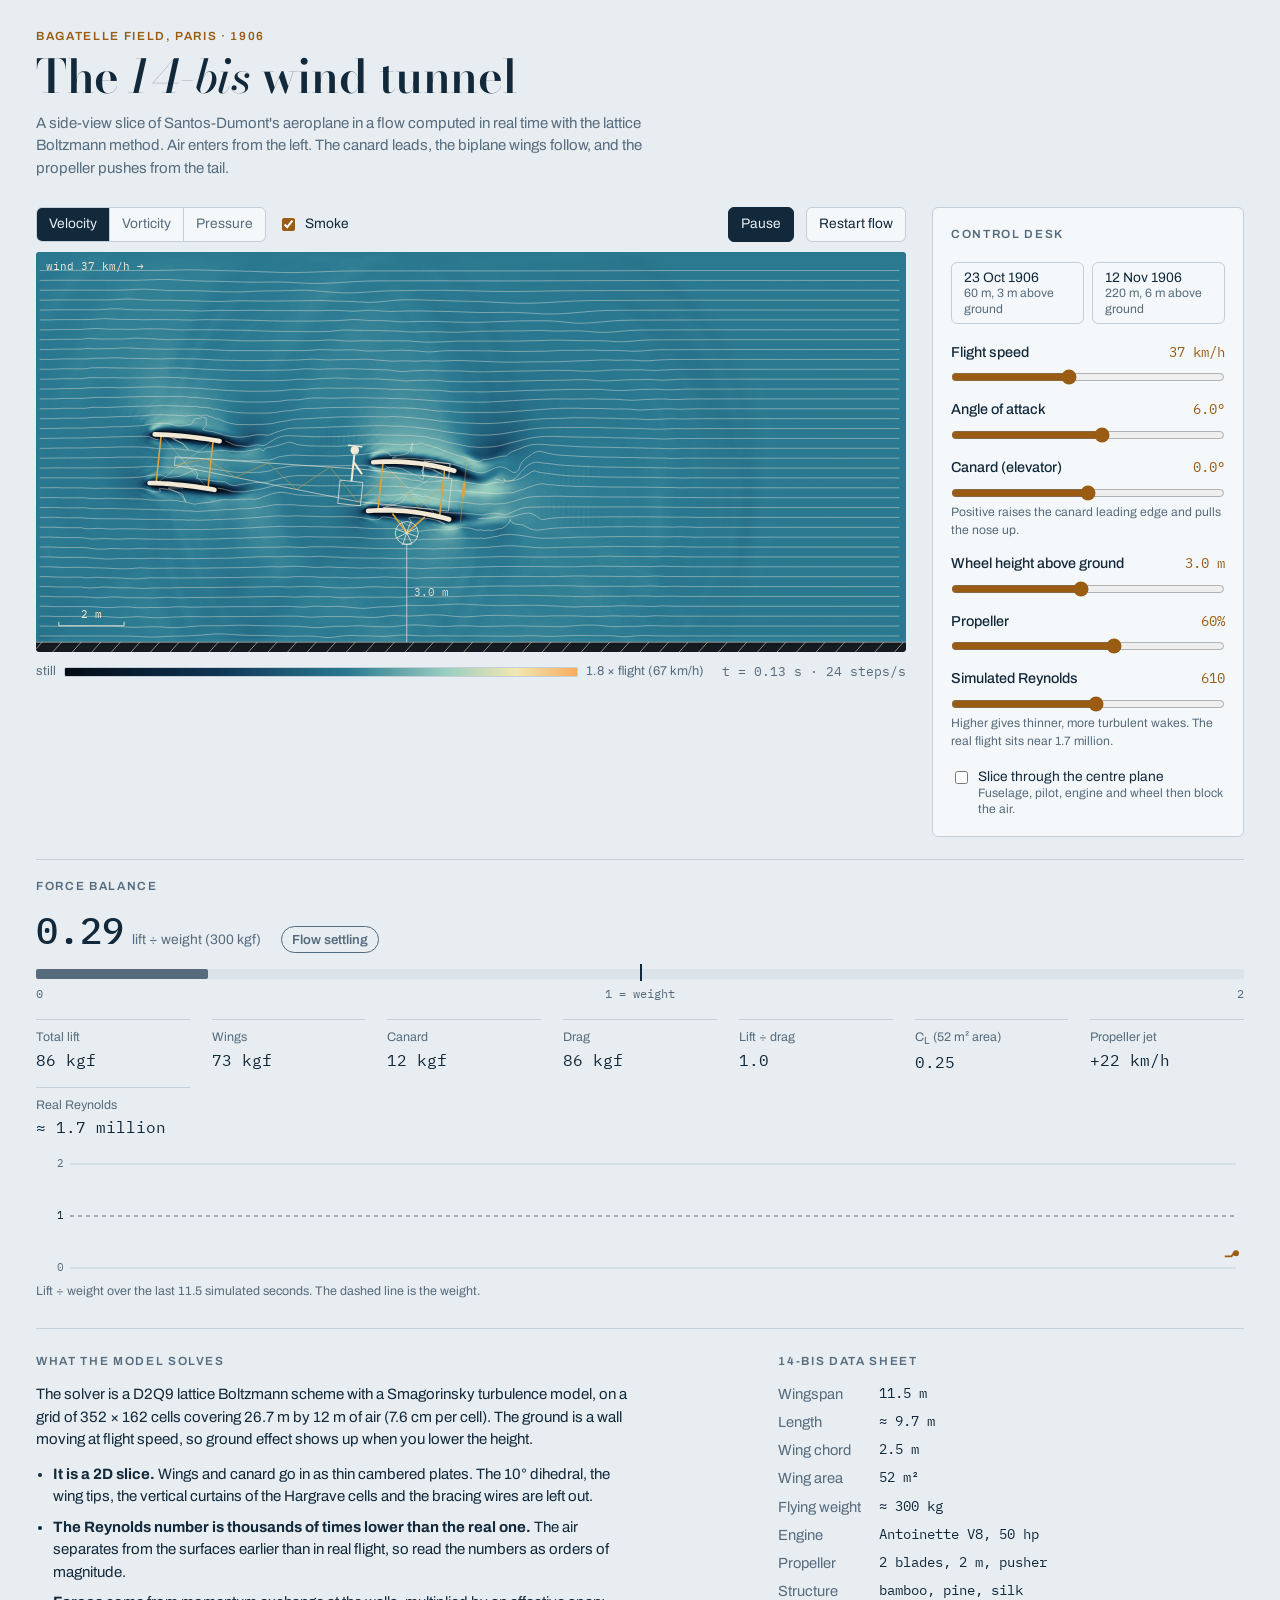
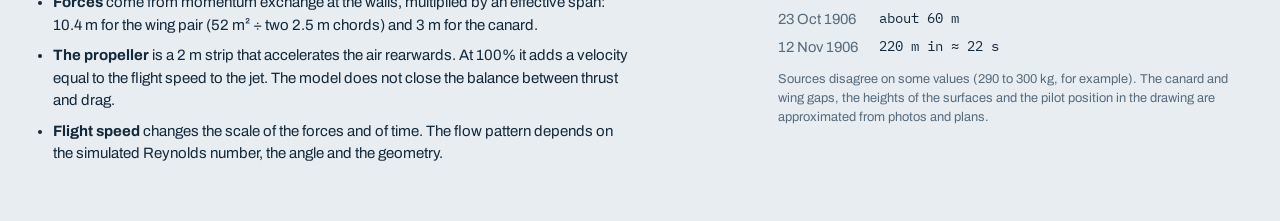
==== commit 2c927a4f: "refactor: extract stylesheet into css/styles.css Move the critical base reset and the main wind-tunn" ====
--- a/index.html
+++ b/index.html
@@ -1,204 +1,13 @@
-<!doctype html><html><head><meta charset=utf8><meta name=viewport content="width=device-width,initial-scale=1,viewport-fit=cover"><style>:root{color-scheme:light;box-sizing:border-box;padding-top:env(safe-area-inset-top,0px);padding-bottom:env(safe-area-inset-bottom,0px)}html{scroll-padding-top:env(safe-area-inset-top,0px)}body{margin:0;padding:0;font:14px -apple-system,BlinkMacSystemFont,sans-serif;background:#faf9f5;color:#141413}img{max-width:100%}[hidden]:not([hidden=until-found i]){display:none!important}</style></head><body>
+<!doctype html>
+<html lang="en">
+<head>
+<meta charset="utf-8">
+<meta name="viewport" content="width=device-width,initial-scale=1,viewport-fit=cover">
 <title>14-bis Wind Tunnel</title>
 <link rel="stylesheet" href="https://fonts.googleapis.com/css2?family=Archivo:wght@400;500;600&family=Bodoni+Moda:ital,opsz,wght@0,6..96,500;0,6..96,600;1,6..96,500&family=IBM+Plex+Mono:wght@400;500&display=swap">
-<style>
-/* Layout: a wind-tunnel bench. The test section takes the width,
-   the control desk sits to the right and the force balance below. */
-:root {
-  --bg: #e7edf1;
-  --surface: #f5f8fa;
-  --ctl: #dbe4ea;
-  --ink: #12283b;
-  --muted: #566b7d;
-  --line: #c2cfd9;
-  --accent: #9a5b12;
-  --good: #1c7557;
-  --warn: #b04a1c;
-  /* the test section has a single look, the same in both themes */
-  --tunnel: #061523;
-  --silk: #f1e9d6;
-  --bamboo: #d9a441;
-  --f-display: 'Bodoni Moda', 'Didot', 'Bodoni MT', Georgia, serif;
-  --f-ui: 'Archivo', system-ui, -apple-system, 'Segoe UI', sans-serif;
-  --f-data: 'IBM Plex Mono', ui-monospace, 'SF Mono', Menlo, Consolas, monospace;
-}
-@media (prefers-color-scheme: dark) {
-  :root:not([data-theme="light"]) {
-    --bg: #0a1724; --surface: #102131; --ctl: #1a2f44; --ink: #e4ecf2; --muted: #8fa3b5;
-    --line: #22384c; --accent: #e2ab52; --good: #5fcaa3; --warn: #f2925c;
-    color-scheme: dark;
-  }
-}
-:root[data-theme="dark"] {
-  --bg: #0a1724; --surface: #102131; --ctl: #1a2f44; --ink: #e4ecf2; --muted: #8fa3b5;
-  --line: #22384c; --accent: #e2ab52; --good: #5fcaa3; --warn: #f2925c;
-  color-scheme: dark;
-}
-
-* { box-sizing: border-box; }
-body {
-  background: var(--bg);
-  color: var(--ink);
-  font-family: var(--f-ui);
-  font-size: 15px;
-  line-height: 1.5;
-}
-.wrap {
-  max-width: 1320px;
-  margin: 0 auto;
-  padding-inline: clamp(16px, 3vw, 36px);
-  padding-block: 28px 56px;
-  display: flex;
-  flex-direction: column;
-  gap: 28px;
-}
-
-/* masthead */
-.mast { display: flex; flex-direction: column; gap: 6px; }
-.eyebrow {
-  margin: 0;
-  font-size: 0.74rem;
-  letter-spacing: 0.14em;
-  text-transform: uppercase;
-  color: var(--accent);
-  font-weight: 600;
-}
-h1 {
-  margin: 0;
-  font-family: var(--f-display);
-  font-weight: 600;
-  font-size: clamp(1.9rem, 4.2vw, 2.9rem);
-  line-height: 1.08;
-  letter-spacing: -0.01em;
-  text-wrap: balance;
-}
-h1 em { font-weight: 500; }
-.lede { margin: 4px 0 0; max-width: 68ch; color: var(--muted); }
-
-h2 {
-  margin: 0;
-  font-size: 0.74rem;
-  letter-spacing: 0.14em;
-  text-transform: uppercase;
-  font-weight: 600;
-  color: var(--muted);
-}
-
-/* bench */
-.bench {
-  display: grid;
-  grid-template-columns: minmax(0, 1fr) 312px;
-  grid-template-areas: "tunnel desk" "balance balance";
-  gap: 22px 26px;
-  align-items: start;
-}
-.tunnel { grid-area: tunnel; display: flex; flex-direction: column; gap: 10px; min-width: 0; }
-.desk { grid-area: desk; }
-.balance { grid-area: balance; min-width: 0; }
-@media (max-width: 940px) {
-  .bench { grid-template-columns: minmax(0, 1fr); grid-template-areas: "tunnel" "desk" "balance"; }
-}
-
-.toolbar { display: flex; flex-wrap: wrap; gap: 10px 16px; align-items: center; justify-content: space-between; }
-.toolbar .group { display: flex; flex-wrap: wrap; gap: 8px 12px; align-items: center; }
-
-.seg { position: relative; display: inline-flex; border: 1px solid var(--line); border-radius: 6px; overflow: hidden; background: var(--surface); }
-.seg input { position: absolute; opacity: 0; pointer-events: none; }
-.seg label { padding: 6px 12px; font-size: 0.86rem; cursor: pointer; color: var(--muted); border-right: 1px solid var(--line); }
-.seg label:last-of-type { border-right: 0; }
-.seg input:checked + label { background: var(--ink); color: var(--bg); }
-.seg input:focus-visible + label { outline: 2px solid var(--accent); outline-offset: -2px; }
-
-button {
-  font: inherit;
-  font-size: 0.86rem;
-  padding: 6px 12px;
-  border: 1px solid var(--line);
-  border-radius: 6px;
-  background: var(--surface);
-  color: var(--ink);
-  cursor: pointer;
-}
-button:hover { border-color: var(--muted); }
-button:focus-visible, input:focus-visible { outline: 2px solid var(--accent); outline-offset: 2px; }
-button.primary { background: var(--ink); color: var(--bg); border-color: var(--ink); }
-
-.check { display: inline-flex; gap: 7px; align-items: center; font-size: 0.86rem; cursor: pointer; }
-input[type="checkbox"], input[type="range"] { accent-color: var(--accent); }
-
-.stage {
-  position: relative;
-  background: var(--tunnel);
-  border-radius: 4px;
-  overflow: hidden;
-  aspect-ratio: 352 / 162;
-  max-width: 100%;
-}
-.stage canvas { display: block; width: 100%; height: 100%; }
-
-.legend { display: flex; flex-wrap: wrap; gap: 8px 18px; align-items: center; justify-content: space-between; font-size: 0.8rem; color: var(--muted); }
-.scale { display: flex; align-items: center; gap: 8px; min-width: 0; flex: 1 1 320px; }
-.scale .strip { flex: 1 1 120px; height: 10px; border-radius: 2px; min-width: 60px; border: 1px solid var(--line); }
-.clock { font-family: var(--f-data); font-variant-numeric: tabular-nums; white-space: nowrap; }
-
-/* control desk */
-.desk {
-  background: var(--surface);
-  border: 1px solid var(--line);
-  border-radius: 6px;
-  padding: 18px;
-  display: flex;
-  flex-direction: column;
-  gap: 18px;
-}
-.presets { display: flex; flex-direction: column; gap: 8px; }
-.presets .row { display: flex; flex-wrap: wrap; gap: 8px; }
-.presets button { flex: 1 1 120px; text-align: left; line-height: 1.25; }
-.presets button small { display: block; color: var(--muted); font-size: 0.76rem; }
-.knobs { display: flex; flex-direction: column; gap: 14px; }
-.knob { display: grid; grid-template-columns: 1fr auto; gap: 2px 10px; align-items: baseline; }
-.knob label { font-size: 0.9rem; font-weight: 500; }
-.knob output { font-family: var(--f-data); font-size: 0.86rem; font-variant-numeric: tabular-nums; color: var(--accent); }
-.knob input[type="range"] { grid-column: 1 / -1; width: 100%; margin: 4px 0 0; }
-.knob .hint { grid-column: 1 / -1; font-size: 0.76rem; color: var(--muted); }
-.desk .check { align-items: flex-start; line-height: 1.3; }
-.desk .check input { margin-top: 3px; }
-.desk .check small { display: block; color: var(--muted); font-size: 0.76rem; }
-
-/* balance */
-.balance { display: flex; flex-direction: column; gap: 16px; border-top: 1px solid var(--line); padding-top: 18px; }
-.verdict { display: flex; flex-wrap: wrap; gap: 10px 20px; align-items: baseline; }
-.ratio { font-family: var(--f-data); font-size: 2.3rem; font-weight: 500; line-height: 1; font-variant-numeric: tabular-nums; }
-.ratio small { font-family: var(--f-ui); font-size: 0.86rem; color: var(--muted); font-weight: 400; margin-left: 8px; }
-.pill { font-size: 0.82rem; font-weight: 600; padding: 3px 10px; border-radius: 999px; border: 1px solid currentColor; color: var(--muted); }
-.pill[data-state="good"] { color: var(--good); }
-.pill[data-state="warn"] { color: var(--warn); }
-.beam { position: relative; height: 10px; background: var(--ctl); border-radius: 2px; }
-.beam .fill { position: absolute; inset: 0 auto 0 0; width: 0; background: var(--muted); border-radius: 2px; }
-.beam[data-state="good"] .fill { background: var(--good); }
-.beam[data-state="warn"] .fill { background: var(--warn); }
-.beam .mark { position: absolute; left: 50%; top: -5px; bottom: -2px; width: 2px; background: var(--ink); }
-.beamlabels { margin-top: 6px; display: flex; justify-content: space-between; font-size: 0.74rem; color: var(--muted); font-family: var(--f-data); }
-.figures { display: grid; grid-template-columns: repeat(auto-fit, minmax(150px, 1fr)); gap: 12px 22px; margin: 0; }
-.figures div { display: flex; flex-direction: column; gap: 1px; border-top: 1px solid var(--line); padding-top: 8px; min-width: 0; }
-.figures dt { font-size: 0.78rem; color: var(--muted); }
-.figures dd { margin: 0; font-family: var(--f-data); font-size: 1.02rem; font-variant-numeric: tabular-nums; }
-.history { display: flex; flex-direction: column; gap: 6px; }
-.history p { margin: 0; font-size: 0.78rem; color: var(--muted); }
-.history canvas { display: block; width: 100%; height: 120px; }
-
-/* notes */
-.notes { display: grid; grid-template-columns: minmax(0, 1.5fr) minmax(0, 1fr); gap: 26px 44px; border-top: 1px solid var(--line); padding-top: 24px; }
-@media (max-width: 760px) { .notes { grid-template-columns: minmax(0, 1fr); } }
-.notes section { display: flex; flex-direction: column; gap: 12px; min-width: 0; }
-.notes p { margin: 0; max-width: 66ch; }
-.notes ul { margin: 0; padding-left: 1.1em; display: flex; flex-direction: column; gap: 8px; max-width: 66ch; }
-.sheet { display: grid; grid-template-columns: auto 1fr; gap: 6px 18px; margin: 0; font-size: 0.92rem; }
-.sheet dt { color: var(--muted); }
-.sheet dd { margin: 0; font-family: var(--f-data); font-size: 0.86rem; font-variant-numeric: tabular-nums; }
-.fine { font-size: 0.8rem; color: var(--muted); }
-</style>
-
+<link rel="stylesheet" href="css/styles.css">
+</head>
+<body>
 <div class="wrap">
   <header class="mast">
     <p class="eyebrow">Bagatelle field, Paris · 1906</p>
--- a/css/styles.css
+++ b/css/styles.css
@@ -0,0 +1,218 @@
+/* ==========================================================================
+   14-bis Wind Tunnel — stylesheet
+   Base reset, theme tokens and the wind-tunnel bench layout.
+   ========================================================================== */
+
+/* base / reset ------------------------------------------------------------ */
+:root {
+  color-scheme: light;
+  box-sizing: border-box;
+  padding-top: env(safe-area-inset-top, 0px);
+  padding-bottom: env(safe-area-inset-bottom, 0px);
+}
+html { scroll-padding-top: env(safe-area-inset-top, 0px); }
+body {
+  margin: 0;
+  padding: 0;
+  font: 14px -apple-system, BlinkMacSystemFont, sans-serif;
+  background: #faf9f5;
+  color: #141413;
+}
+img { max-width: 100%; }
+[hidden]:not([hidden=until-found i]) { display: none !important; }
+
+/* Layout: a wind-tunnel bench. The test section takes the width,
+   the control desk sits to the right and the force balance below. */
+:root {
+  --bg: #e7edf1;
+  --surface: #f5f8fa;
+  --ctl: #dbe4ea;
+  --ink: #12283b;
+  --muted: #566b7d;
+  --line: #c2cfd9;
+  --accent: #9a5b12;
+  --good: #1c7557;
+  --warn: #b04a1c;
+  /* the test section has a single look, the same in both themes */
+  --tunnel: #061523;
+  --silk: #f1e9d6;
+  --bamboo: #d9a441;
+  --f-display: 'Bodoni Moda', 'Didot', 'Bodoni MT', Georgia, serif;
+  --f-ui: 'Archivo', system-ui, -apple-system, 'Segoe UI', sans-serif;
+  --f-data: 'IBM Plex Mono', ui-monospace, 'SF Mono', Menlo, Consolas, monospace;
+}
+@media (prefers-color-scheme: dark) {
+  :root:not([data-theme="light"]) {
+    --bg: #0a1724; --surface: #102131; --ctl: #1a2f44; --ink: #e4ecf2; --muted: #8fa3b5;
+    --line: #22384c; --accent: #e2ab52; --good: #5fcaa3; --warn: #f2925c;
+    color-scheme: dark;
+  }
+}
+:root[data-theme="dark"] {
+  --bg: #0a1724; --surface: #102131; --ctl: #1a2f44; --ink: #e4ecf2; --muted: #8fa3b5;
+  --line: #22384c; --accent: #e2ab52; --good: #5fcaa3; --warn: #f2925c;
+  color-scheme: dark;
+}
+
+* { box-sizing: border-box; }
+body {
+  background: var(--bg);
+  color: var(--ink);
+  font-family: var(--f-ui);
+  font-size: 15px;
+  line-height: 1.5;
+}
+.wrap {
+  max-width: 1320px;
+  margin: 0 auto;
+  padding-inline: clamp(16px, 3vw, 36px);
+  padding-block: 28px 56px;
+  display: flex;
+  flex-direction: column;
+  gap: 28px;
+}
+
+/* masthead */
+.mast { display: flex; flex-direction: column; gap: 6px; }
+.eyebrow {
+  margin: 0;
+  font-size: 0.74rem;
+  letter-spacing: 0.14em;
+  text-transform: uppercase;
+  color: var(--accent);
+  font-weight: 600;
+}
+h1 {
+  margin: 0;
+  font-family: var(--f-display);
+  font-weight: 600;
+  font-size: clamp(1.9rem, 4.2vw, 2.9rem);
+  line-height: 1.08;
+  letter-spacing: -0.01em;
+  text-wrap: balance;
+}
+h1 em { font-weight: 500; }
+.lede { margin: 4px 0 0; max-width: 68ch; color: var(--muted); }
+
+h2 {
+  margin: 0;
+  font-size: 0.74rem;
+  letter-spacing: 0.14em;
+  text-transform: uppercase;
+  font-weight: 600;
+  color: var(--muted);
+}
+
+/* bench */
+.bench {
+  display: grid;
+  grid-template-columns: minmax(0, 1fr) 312px;
+  grid-template-areas: "tunnel desk" "balance balance";
+  gap: 22px 26px;
+  align-items: start;
+}
+.tunnel { grid-area: tunnel; display: flex; flex-direction: column; gap: 10px; min-width: 0; }
+.desk { grid-area: desk; }
+.balance { grid-area: balance; min-width: 0; }
+@media (max-width: 940px) {
+  .bench { grid-template-columns: minmax(0, 1fr); grid-template-areas: "tunnel" "desk" "balance"; }
+}
+
+.toolbar { display: flex; flex-wrap: wrap; gap: 10px 16px; align-items: center; justify-content: space-between; }
+.toolbar .group { display: flex; flex-wrap: wrap; gap: 8px 12px; align-items: center; }
+
+.seg { position: relative; display: inline-flex; border: 1px solid var(--line); border-radius: 6px; overflow: hidden; background: var(--surface); }
+.seg input { position: absolute; opacity: 0; pointer-events: none; }
+.seg label { padding: 6px 12px; font-size: 0.86rem; cursor: pointer; color: var(--muted); border-right: 1px solid var(--line); }
+.seg label:last-of-type { border-right: 0; }
+.seg input:checked + label { background: var(--ink); color: var(--bg); }
+.seg input:focus-visible + label { outline: 2px solid var(--accent); outline-offset: -2px; }
+
+button {
+  font: inherit;
+  font-size: 0.86rem;
+  padding: 6px 12px;
+  border: 1px solid var(--line);
+  border-radius: 6px;
+  background: var(--surface);
+  color: var(--ink);
+  cursor: pointer;
+}
+button:hover { border-color: var(--muted); }
+button:focus-visible, input:focus-visible { outline: 2px solid var(--accent); outline-offset: 2px; }
+button.primary { background: var(--ink); color: var(--bg); border-color: var(--ink); }
+
+.check { display: inline-flex; gap: 7px; align-items: center; font-size: 0.86rem; cursor: pointer; }
+input[type="checkbox"], input[type="range"] { accent-color: var(--accent); }
+
+.stage {
+  position: relative;
+  background: var(--tunnel);
+  border-radius: 4px;
+  overflow: hidden;
+  aspect-ratio: 352 / 162;
+  max-width: 100%;
+}
+.stage canvas { display: block; width: 100%; height: 100%; }
+
+.legend { display: flex; flex-wrap: wrap; gap: 8px 18px; align-items: center; justify-content: space-between; font-size: 0.8rem; color: var(--muted); }
+.scale { display: flex; align-items: center; gap: 8px; min-width: 0; flex: 1 1 320px; }
+.scale .strip { flex: 1 1 120px; height: 10px; border-radius: 2px; min-width: 60px; border: 1px solid var(--line); }
+.clock { font-family: var(--f-data); font-variant-numeric: tabular-nums; white-space: nowrap; }
+
+/* control desk */
+.desk {
+  background: var(--surface);
+  border: 1px solid var(--line);
+  border-radius: 6px;
+  padding: 18px;
+  display: flex;
+  flex-direction: column;
+  gap: 18px;
+}
+.presets { display: flex; flex-direction: column; gap: 8px; }
+.presets .row { display: flex; flex-wrap: wrap; gap: 8px; }
+.presets button { flex: 1 1 120px; text-align: left; line-height: 1.25; }
+.presets button small { display: block; color: var(--muted); font-size: 0.76rem; }
+.knobs { display: flex; flex-direction: column; gap: 14px; }
+.knob { display: grid; grid-template-columns: 1fr auto; gap: 2px 10px; align-items: baseline; }
+.knob label { font-size: 0.9rem; font-weight: 500; }
+.knob output { font-family: var(--f-data); font-size: 0.86rem; font-variant-numeric: tabular-nums; color: var(--accent); }
+.knob input[type="range"] { grid-column: 1 / -1; width: 100%; margin: 4px 0 0; }
+.knob .hint { grid-column: 1 / -1; font-size: 0.76rem; color: var(--muted); }
+.desk .check { align-items: flex-start; line-height: 1.3; }
+.desk .check input { margin-top: 3px; }
+.desk .check small { display: block; color: var(--muted); font-size: 0.76rem; }
+
+/* balance */
+.balance { display: flex; flex-direction: column; gap: 16px; border-top: 1px solid var(--line); padding-top: 18px; }
+.verdict { display: flex; flex-wrap: wrap; gap: 10px 20px; align-items: baseline; }
+.ratio { font-family: var(--f-data); font-size: 2.3rem; font-weight: 500; line-height: 1; font-variant-numeric: tabular-nums; }
+.ratio small { font-family: var(--f-ui); font-size: 0.86rem; color: var(--muted); font-weight: 400; margin-left: 8px; }
+.pill { font-size: 0.82rem; font-weight: 600; padding: 3px 10px; border-radius: 999px; border: 1px solid currentColor; color: var(--muted); }
+.pill[data-state="good"] { color: var(--good); }
+.pill[data-state="warn"] { color: var(--warn); }
+.beam { position: relative; height: 10px; background: var(--ctl); border-radius: 2px; }
+.beam .fill { position: absolute; inset: 0 auto 0 0; width: 0; background: var(--muted); border-radius: 2px; }
+.beam[data-state="good"] .fill { background: var(--good); }
+.beam[data-state="warn"] .fill { background: var(--warn); }
+.beam .mark { position: absolute; left: 50%; top: -5px; bottom: -2px; width: 2px; background: var(--ink); }
+.beamlabels { margin-top: 6px; display: flex; justify-content: space-between; font-size: 0.74rem; color: var(--muted); font-family: var(--f-data); }
+.figures { display: grid; grid-template-columns: repeat(auto-fit, minmax(150px, 1fr)); gap: 12px 22px; margin: 0; }
+.figures div { display: flex; flex-direction: column; gap: 1px; border-top: 1px solid var(--line); padding-top: 8px; min-width: 0; }
+.figures dt { font-size: 0.78rem; color: var(--muted); }
+.figures dd { margin: 0; font-family: var(--f-data); font-size: 1.02rem; font-variant-numeric: tabular-nums; }
+.history { display: flex; flex-direction: column; gap: 6px; }
+.history p { margin: 0; font-size: 0.78rem; color: var(--muted); }
+.history canvas { display: block; width: 100%; height: 120px; }
+
+/* notes */
+.notes { display: grid; grid-template-columns: minmax(0, 1.5fr) minmax(0, 1fr); gap: 26px 44px; border-top: 1px solid var(--line); padding-top: 24px; }
+@media (max-width: 760px) { .notes { grid-template-columns: minmax(0, 1fr); } }
+.notes section { display: flex; flex-direction: column; gap: 12px; min-width: 0; }
+.notes p { margin: 0; max-width: 66ch; }
+.notes ul { margin: 0; padding-left: 1.1em; display: flex; flex-direction: column; gap: 8px; max-width: 66ch; }
+.sheet { display: grid; grid-template-columns: auto 1fr; gap: 6px 18px; margin: 0; font-size: 0.92rem; }
+.sheet dt { color: var(--muted); }
+.sheet dd { margin: 0; font-family: var(--f-data); font-size: 0.86rem; font-variant-numeric: tabular-nums; }
+.fine { font-size: 0.8rem; color: var(--muted); }
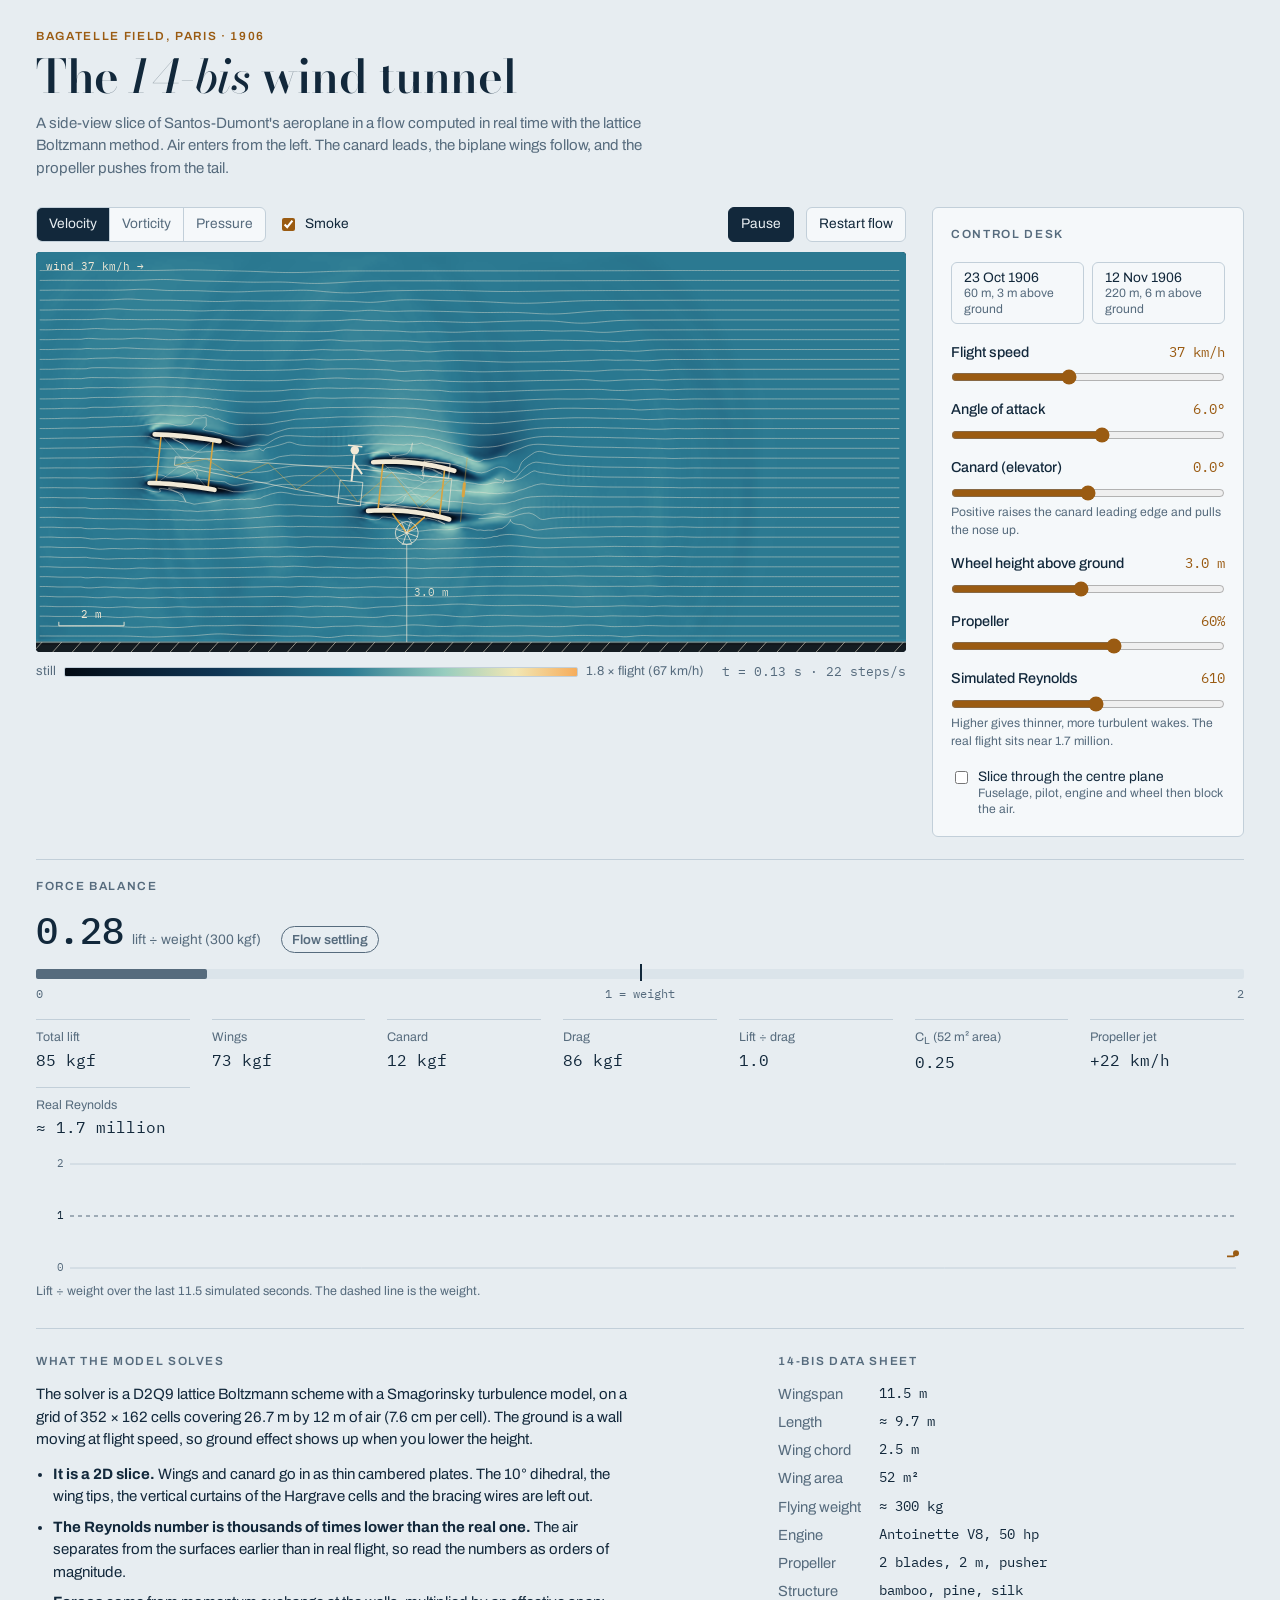
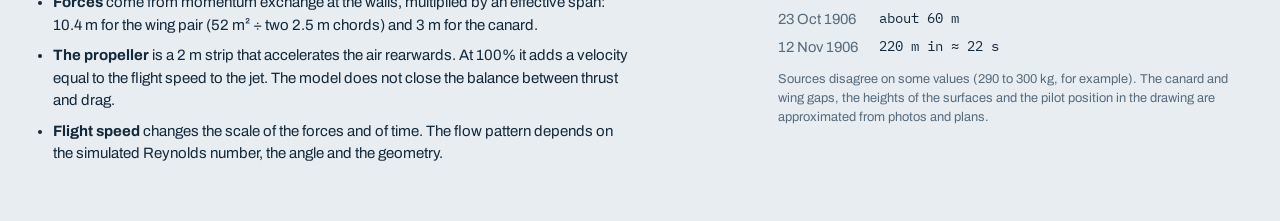
==== commit 312b5889: "refactor: extract simulation into js/simulation.js Move the D2Q9 lattice Boltzmann solver, geometry " ====
--- a/index.html
+++ b/index.html
@@ -135,649 +135,6 @@
   </div>
 </div>
 
-<script>
-(() => {
-'use strict';
-
-// ---------- grid and constants ----------
-const NX = 352, NY = 162, N = NX * NY;
-const S = 13.2;               // cells per metre
-const DX = 1 / S;
-const GR = 4;                 // ground rows
-const U0 = 0.1;               // inlet velocity (lattice units)
-const RHO_AIR = 1.225, G0 = 9.80665, NU_AIR = 1.5e-5;
-const WEIGHT_KGF = 300, AREA = 52;
-const SPAN = [0, 10.4, 3.0, 0.6];   // effective span per body: wings, canard, fuselage
-const CHORD = 2.5, CHORD_CELLS = CHORD * S;
-const CX = [0, 1, 0, -1, 0, 1, -1, -1, 1];
-const CY = [0, 0, 1, 0, -1, 1, 1, -1, -1];
-const OPP = [0, 3, 4, 1, 2, 7, 8, 5, 6];
-const WT = [4 / 9, 1 / 9, 1 / 9, 1 / 9, 1 / 9, 1 / 36, 1 / 36, 1 / 36, 1 / 36];
-const OFF = CX.map((c, i) => c + CY[i] * NX);
-const GW = CX.map((c, i) => 6 * WT[i] * c * U0);     // moving-wall term (ground)
-const CSM = 18 * Math.SQRT2 * 0.16 * 0.16;           // Smagorinsky
-const GROUND = 4;
-
-// geometry in the aircraft frame (m): x aft, y up, origin at the middle of the wing cell
-const WING_LE = -1.25, WING_Y = 0.75, WING_CAMBER = 0.045;
-const CAN_LE = -8.0, CAN_C = 2.0, CPX = -7.0, CPY = 0.15, CAN_GAP = 0.75, CAN_CAMBER = 0.02;
-const WHEEL_X = 0.0, WHEEL_Y = -1.3, WHEEL_R = 0.35;
-const PROP_X = 1.6, PROP_Y = 0.2, PROP_R = 1.0;
-const FUSE = [[-7.3, 0.02], [-7.3, 0.28], [-1.6, 0.5], [1.2, 0.5], [1.2, -0.5], [-1.6, -0.5]];
-const OX = 11.5;
-
-let cur = [], nxt = [];
-for (let i = 0; i < 9; i++) { cur.push(new Float32Array(N)); nxt.push(new Float32Array(N)); }
-const ux = new Float32Array(N), uy = new Float32Array(N), rho = new Float32Array(N);
-const mask = new Uint8Array(N), newMask = new Uint8Array(N), flag = new Uint8Array(N);
-const bfx = new Float32Array(N), bfy = new Float32Array(N);
-const sponge = new Float32Array(N);
-const E0 = new Float32Array(9);
-const FA = new Float64Array(10);       // force accumulator per body (x,y)
-const tmp = new Float32Array(9);
-
-function feq(i, r, u, v) {
-  const cu = CX[i] * u + CY[i] * v;
-  return WT[i] * r * (1 + 3 * cu + 4.5 * cu * cu - 1.5 * (u * u + v * v));
-}
-for (let i = 0; i < 9; i++) E0[i] = feq(i, 1, U0, 0);
-
-for (let y = 0; y < NY; y++) for (let x = 0; x < NX; x++) {
-  let t = 0.5;
-  const dxo = x - (NX - 34); if (dxo > 0) t = Math.max(t, 0.5 + 0.7 * (dxo / 33) * (dxo / 33));
-  const dyo = y - (NY - 12); if (dyo > 0) t = Math.max(t, 0.5 + 0.5 * (dyo / 11) * (dyo / 11));
-  sponge[y * NX + x] = t;
-}
-
-// ---------- parameters ----------
-const P = { v: 37, aoa: 6, canard: 0, alt: 3, prop: 60, re: 600, center: false, view: 'vel', smoke: true };
-let tau0 = 0.52;
-let ca = 1, sa = 0, cd = 1, sd = 0, OY = 5;
-let running = true, dirty = true;
-let simT = 0, simSteps = 0, settle = 0, groundShift = 0, propPhase = 0;
-let stepsPF = 4, msAvg = 2;
-const EMA = new Float64Array(10);
-let hist = [], histAcc = 0;
-
-// ---------- geometry ----------
-function bodyW(x, y) { return [OX + x * ca + y * sa, OY - x * sa + y * ca]; }
-function canW(x, y) {
-  const dx = x - CPX, dy = y - CPY;
-  return bodyW(CPX + dx * cd + dy * sd, CPY - dx * sd + dy * cd);
-}
-function section(xle, c, y0, camber, n) {
-  const pts = [];
-  for (let k = 0; k <= n; k++) { const s = k / n; pts.push([xle + s * c, y0 + camber * 4 * s * (1 - s) * c]); }
-  return pts;
-}
-const WING_LO = section(WING_LE, CHORD, -WING_Y, WING_CAMBER, 14);
-const WING_UP = section(WING_LE, CHORD, WING_Y, WING_CAMBER, 14);
-const CAN_LO = section(CAN_LE, CAN_C, CPY - CAN_GAP, CAN_CAMBER, 10);
-const CAN_UP = section(CAN_LE, CAN_C, CPY + CAN_GAP, CAN_CAMBER, 10);
-
-function toGrid(w) { return [w[0] * S, GR + w[1] * S]; }
-function segCells(a, b, r, cb) {
-  const x0 = a[0], y0 = a[1], x1 = b[0], y1 = b[1];
-  const xa = Math.max(1, Math.floor(Math.min(x0, x1) - r - 1)), xb = Math.min(NX - 2, Math.ceil(Math.max(x0, x1) + r + 1));
-  const ya = Math.max(GR, Math.floor(Math.min(y0, y1) - r - 1)), yb = Math.min(NY - 2, Math.ceil(Math.max(y0, y1) + r + 1));
-  const dx = x1 - x0, dy = y1 - y0, l2 = dx * dx + dy * dy || 1e-9, r2 = r * r;
-  for (let y = ya; y <= yb; y++) for (let x = xa; x <= xb; x++) {
-    const px = x + 0.5 - x0, py = y + 0.5 - y0;
-    let t = (px * dx + py * dy) / l2; t = t < 0 ? 0 : t > 1 ? 1 : t;
-    const ex = px - t * dx, ey = py - t * dy;
-    if (ex * ex + ey * ey <= r2) cb(y * NX + x);
-  }
-}
-function polyline(pts, tf, r, id) {
-  let prev = toGrid(tf(pts[0][0], pts[0][1]));
-  for (let k = 1; k < pts.length; k++) {
-    const p = toGrid(tf(pts[k][0], pts[k][1]));
-    segCells(prev, p, r, idx => { newMask[idx] = id; });
-    prev = p;
-  }
-}
-function polyFill(pts, tf, id) {
-  const g = pts.map(p => toGrid(tf(p[0], p[1])));
-  let xa = NX, xb = 0, ya = NY, yb = 0;
-  for (const p of g) { xa = Math.min(xa, p[0]); xb = Math.max(xb, p[0]); ya = Math.min(ya, p[1]); yb = Math.max(yb, p[1]); }
-  xa = Math.max(1, Math.floor(xa)); xb = Math.min(NX - 2, Math.ceil(xb));
-  ya = Math.max(GR, Math.floor(ya)); yb = Math.min(NY - 2, Math.ceil(yb));
-  for (let y = ya; y <= yb; y++) for (let x = xa; x <= xb; x++) {
-    const px = x + 0.5, py = y + 0.5; let inside = false;
-    for (let i = 0, j = g.length - 1; i < g.length; j = i++) {
-      const xi = g[i][0], yi = g[i][1], xj = g[j][0], yj = g[j][1];
-      if ((yi > py) !== (yj > py) && px < (xj - xi) * (py - yi) / (yj - yi) + xi) inside = !inside;
-    }
-    if (inside) newMask[y * NX + x] = id;
-  }
-}
-
-function rebuild() {
-  const al = P.aoa * Math.PI / 180, de = P.canard * Math.PI / 180;
-  ca = Math.cos(al); sa = Math.sin(al); cd = Math.cos(de); sd = Math.sin(de);
-  OY = P.alt + WHEEL_R - (-WHEEL_X * sa + WHEEL_Y * ca);
-
-  newMask.fill(0);
-  for (let y = 0; y < GR; y++) newMask.fill(GROUND, y * NX, (y + 1) * NX);
-  polyline(WING_LO, bodyW, 0.95, 1);
-  polyline(WING_UP, bodyW, 0.95, 1);
-  polyline(CAN_LO, canW, 0.95, 2);
-  polyline(CAN_UP, canW, 0.95, 2);
-  if (P.center) {
-    polyFill(FUSE, bodyW, 3);
-    polyFill([[-2.2, -0.62], [-2.2, 0.1], [-1.5, 0.1], [-1.5, -0.62]], bodyW, 3);
-    polyline([[-1.85, 0.1], [-1.85, 1.1]], bodyW, 2.0, 3);
-    polyFill([[0.3, 0.5], [0.3, 0.95], [1.1, 0.95], [1.1, 0.5]], bodyW, 3);
-    const wc = toGrid(bodyW(WHEEL_X, WHEEL_Y));
-    segCells(wc, wc, WHEEL_R * S, idx => { newMask[idx] = 3; });
-  }
-  for (let i = 0; i < N; i++) {
-    const o = mask[i], n = newMask[i];
-    if (n) { ux[i] = 0; uy[i] = 0; }
-    else if (o) { for (let k = 0; k < 9; k++) cur[k][i] = WT[k]; ux[i] = 0; uy[i] = 0; rho[i] = 1; }
-    mask[i] = n;
-  }
-  // cells next to a wall
-  flag.fill(0);
-  for (let y = 1; y < NY - 1; y++) for (let x = 1; x < NX - 1; x++) {
-    const i = y * NX + x;
-    if (mask[i]) continue;
-    if (mask[i - 1] | mask[i + 1] | mask[i - NX] | mask[i + NX] | mask[i - NX - 1] | mask[i - NX + 1] | mask[i + NX - 1] | mask[i + NX + 1]) flag[i] = 1;
-  }
-  // propeller: a strip that pushes the air rearwards
-  bfx.fill(0); bfy.fill(0);
-  const k = P.prop / 100;
-  if (k > 0) {
-    const cells = [];
-    const a = toGrid(bodyW(PROP_X, PROP_Y - PROP_R)), b = toGrid(bodyW(PROP_X, PROP_Y + PROP_R));
-    segCells(a, b, 1.6, idx => { if (!mask[idx]) cells.push(idx); });
-    const thrust = (2 * PROP_R * S) * U0 * U0 * (1 + k / 2) * k;
-    const fc = cells.length ? thrust / cells.length : 0;
-    for (const idx of cells) { bfx[idx] = fc * ca; bfy[idx] = -fc * sa; flag[idx] |= 2; }
-  }
-  settle = 2300;
-  dirty = true;
-}
-
-// ---------- smoke ----------
-const RAKES = Math.floor((NY - GR - 6) / 4), RK = 400, EMIT = 12;
-const SX = new Float32Array(RAKES * RK), SY = new Float32Array(RAKES * RK);
-const head = new Int32Array(RAKES);
-let emitAcc = 0;
-function rakeY(r) { return GR + 2.5 + r * 4; }
-function seedSmoke() {
-  SX.fill(NaN);
-  for (let r = 0; r < RAKES; r++) {
-    const y = rakeY(r); let h = 0;
-    for (let x = NX - 3; x >= 1.5 && h < RK; x -= EMIT * U0) {
-      const o = r * RK + h;
-      SX[o] = mask[Math.floor(y) * NX + Math.floor(x)] ? NaN : x; SY[o] = y; h++;
-    }
-    head[r] = h % RK;
-  }
-  emitAcc = 0;
-}
-function advectSmoke(n) {
-  for (let o = 0; o < SX.length; o++) {
-    let x = SX[o];
-    if (x !== x) continue;
-    let y = SY[o];
-    const fx = x - 0.5, fy = y - 0.5;
-    const ix = Math.floor(fx), iy = Math.floor(fy);
-    if (ix < 0 || ix > NX - 2 || iy < 0 || iy > NY - 2) { SX[o] = NaN; continue; }
-    const tx = fx - ix, ty = fy - iy, i = iy * NX + ix;
-    const u = (ux[i] * (1 - tx) + ux[i + 1] * tx) * (1 - ty) + (ux[i + NX] * (1 - tx) + ux[i + NX + 1] * tx) * ty;
-    const v = (uy[i] * (1 - tx) + uy[i + 1] * tx) * (1 - ty) + (uy[i + NX] * (1 - tx) + uy[i + NX + 1] * tx) * ty;
-    x += u * n; y += v * n;
-    if (x < 0.5 || x > NX - 1.5 || y < GR || y > NY - 1.5 || mask[Math.floor(y) * NX + Math.floor(x)]) { SX[o] = NaN; continue; }
-    SX[o] = x; SY[o] = y;
-  }
-  emitAcc += n;
-  while (emitAcc >= EMIT) {
-    emitAcc -= EMIT;
-    for (let r = 0; r < RAKES; r++) {
-      const o = r * RK + head[r];
-      SX[o] = 1.2 + emitAcc * U0; SY[o] = rakeY(r);
-      head[r] = (head[r] + 1) % RK;
-    }
-  }
-}
-
-// ---------- solver ----------
-function initFlow() {
-  for (let i = 0; i < N; i++) {
-    const solid = mask[i];
-    for (let k = 0; k < 9; k++) { cur[k][i] = solid ? WT[k] : E0[k]; nxt[k][i] = cur[k][i]; }
-    ux[i] = solid ? 0 : U0; uy[i] = 0; rho[i] = 1;
-  }
-  simT = 0; simSteps = 0; settle = 2300; EMA.fill(0); hist = []; histAcc = 0;
-  seedSmoke();
-  dirty = true;
-}
-
-function step() {
-  const a = cur, b = nxt;
-  const a0 = a[0], a1 = a[1], a2 = a[2], a3 = a[3], a4 = a[4], a5 = a[5], a6 = a[6], a7 = a[7], a8 = a[8];
-  const b0 = b[0], b1 = b[1], b2 = b[2], b3 = b[3], b4 = b[4], b5 = b[5], b6 = b[6], b7 = b[7], b8 = b[8];
-  const t0 = tau0, t0sq = tau0 * tau0;
-  for (let y = GR; y < NY - 1; y++) {
-    let idx = y * NX + 1;
-    for (let x = 1; x < NX - 1; x++, idx++) {
-      if (mask[idx]) continue;
-      const fl = flag[idx];
-      let f0 = a0[idx], f1, f2, f3, f4, f5, f6, f7, f8;
-      if (fl & 1) {
-        for (let i = 1; i < 9; i++) {
-          const n = idx - OFF[i], m = mask[n];
-          if (m) {
-            let v = a[OPP[i]][idx];
-            if (m === GROUND) v += GW[i];
-            else { FA[m * 2] -= 2 * v * CX[i]; FA[m * 2 + 1] -= 2 * v * CY[i]; }
-            tmp[i] = v;
-          } else tmp[i] = a[i][n];
-        }
-        f1 = tmp[1]; f2 = tmp[2]; f3 = tmp[3]; f4 = tmp[4]; f5 = tmp[5]; f6 = tmp[6]; f7 = tmp[7]; f8 = tmp[8];
-      } else {
-        f1 = a1[idx - 1]; f2 = a2[idx - NX]; f3 = a3[idx + 1]; f4 = a4[idx + NX];
-        f5 = a5[idx - 1 - NX]; f6 = a6[idx + 1 - NX]; f7 = a7[idx + 1 + NX]; f8 = a8[idx - 1 + NX];
-      }
-      let r = f0 + f1 + f2 + f3 + f4 + f5 + f6 + f7 + f8;
-      let u, v;
-      if (r > 0.6 && r < 1.6) {
-        u = (f1 - f3 + f5 - f6 - f7 + f8) / r;
-        v = (f2 - f4 + f5 + f6 - f7 - f8) / r;
-        const sp = u * u + v * v;
-        if (sp > 0.1225) { const sc = 0.35 / Math.sqrt(sp); u *= sc; v *= sc; }
-      } else {
-        // degenerate cell: back to inlet equilibrium
-        r = 1; u = U0; v = 0;
-        f0 = E0[0]; f1 = E0[1]; f2 = E0[2]; f3 = E0[3]; f4 = E0[4]; f5 = E0[5]; f6 = E0[6]; f7 = E0[7]; f8 = E0[8];
-      }
-      rho[idx] = r; ux[idx] = u; uy[idx] = v;
-      const usq = 1.5 * (u * u + v * v), r1 = r / 9, r2 = r / 36;
-      const u3 = 3 * u, v3 = 3 * v, uu = 4.5 * u * u, vv = 4.5 * v * v;
-      const p = u + v, q = v - u, pp = 4.5 * p * p, qq = 4.5 * q * q, p3 = 3 * p, q3 = 3 * q;
-      const n0 = f0 - (4 / 9) * r * (1 - usq);
-      const n1 = f1 - r1 * (1 + u3 + uu - usq);
-      const n3 = f3 - r1 * (1 - u3 + uu - usq);
-      const n2 = f2 - r1 * (1 + v3 + vv - usq);
-      const n4 = f4 - r1 * (1 - v3 + vv - usq);
-      const n5 = f5 - r2 * (1 + p3 + pp - usq);
-      const n7 = f7 - r2 * (1 - p3 + pp - usq);
-      const n6 = f6 - r2 * (1 + q3 + qq - usq);
-      const n8 = f8 - r2 * (1 - q3 + qq - usq);
-      const dg = n5 + n6 + n7 + n8;
-      const pxx = n1 + n3 + dg, pyy = n2 + n4 + dg, pxy = n5 - n6 + n7 - n8;
-      const Q = Math.sqrt(pxx * pxx + 2 * pxy * pxy + pyy * pyy);
-      let tau = 0.5 * (t0 + Math.sqrt(t0sq + CSM * Q / r));
-      const s = sponge[idx]; if (tau < s) tau = s;
-      const om = 1 / tau;
-      f0 -= om * n0; f1 -= om * n1; f2 -= om * n2; f3 -= om * n3; f4 -= om * n4;
-      f5 -= om * n5; f6 -= om * n6; f7 -= om * n7; f8 -= om * n8;
-      if (fl & 2) {
-        const gx = bfx[idx], gy = bfy[idx];
-        f1 += gx / 3; f3 -= gx / 3; f2 += gy / 3; f4 -= gy / 3;
-        f5 += (gx + gy) / 12; f7 -= (gx + gy) / 12; f6 += (gy - gx) / 12; f8 -= (gy - gx) / 12;
-      }
-      b0[idx] = f0; b1[idx] = f1; b2[idx] = f2; b3[idx] = f3; b4[idx] = f4;
-      b5[idx] = f5; b6[idx] = f6; b7[idx] = f7; b8[idx] = f8;
-    }
-  }
-  // inlet (left), outlet (right, zero gradient), top (free air)
-  for (let y = GR; y < NY; y++) {
-    const i0 = y * NX, i1 = i0 + NX - 1;
-    for (let i = 0; i < 9; i++) { b[i][i0] = E0[i]; b[i][i1] = b[i][i1 - 1]; }
-    ux[i1] = ux[i1 - 1]; uy[i1] = uy[i1 - 1]; rho[i1] = rho[i1 - 1];
-  }
-  const top = (NY - 1) * NX;
-  for (let i = 0; i < 9; i++) b[i].fill(E0[i], top, top + NX);
-  cur = b; nxt = a;
-}
-
-// ---------- colours ----------
-function lut(stops) {
-  const out = new Uint32Array(256);
-  for (let i = 0; i < 256; i++) {
-    const t = i / 255; let k = 0;
-    while (k < stops.length - 2 && t > stops[k + 1][0]) k++;
-    const s0 = stops[k], s1 = stops[k + 1];
-    const f = Math.min(1, Math.max(0, (t - s0[0]) / (s1[0] - s0[0])));
-    const c0 = parseInt(s0[1].slice(1), 16), c1 = parseInt(s1[1].slice(1), 16);
-    const R = Math.round(((c0 >> 16) & 255) * (1 - f) + ((c1 >> 16) & 255) * f);
-    const G = Math.round(((c0 >> 8) & 255) * (1 - f) + ((c1 >> 8) & 255) * f);
-    const B = Math.round((c0 & 255) * (1 - f) + (c1 & 255) * f);
-    out[i] = (255 << 24) | (B << 16) | (G << 8) | R;
-  }
-  return out;
-}
-const STOPS_SEQ = [[0, '#030a13'], [0.3, '#0f3554'], [0.556, '#2b7a92'], [0.74, '#97cdbf'], [0.88, '#f2e7b4'], [1, '#f6ad5c']];
-const STOPS_DIV = [[0, '#c9f0f8'], [0.22, '#37a9cf'], [0.5, '#0a1d2e'], [0.78, '#d68527'], [1, '#ffe6ae']];
-const LUT_SEQ = lut(STOPS_SEQ), LUT_DIV = lut(STOPS_DIV);
-const SOLID_C = (255 << 24) | (0x0c << 16) | (0x07 << 8) | 0x03;
-const GROUND_C = (255 << 24) | (0x22 << 16) | (0x1c << 8) | 0x14;
-function gradCss(stops) { return 'linear-gradient(90deg,' + stops.map(s => s[1] + ' ' + (s[0] * 100).toFixed(1) + '%').join(',') + ')'; }
-
-// ---------- drawing ----------
-const cv = document.getElementById('tunnel'), ctx = cv.getContext('2d');
-const off = document.createElement('canvas'); off.width = NX; off.height = NY;
-const octx = off.getContext('2d');
-const img = octx.createImageData(NX, NY), pix = new Uint32Array(img.data.buffer);
-let cw = 800, ch = 368, dpr = 1;
-
-function fitCanvas() {
-  dpr = Math.min(2, window.devicePixelRatio || 1);
-  const w = Math.max(200, Math.round(cv.clientWidth * dpr)), h = Math.round(w * NY / NX);
-  if (cv.width !== w || cv.height !== h) { cv.width = w; cv.height = h; }
-  cw = w; ch = h; dirty = true;
-}
-
-function paintField() {
-  const view = P.view;
-  let rref = 0, cnt = 0;
-  if (view === 'pres') { for (let y = GR + 1; y < NY - 1; y++) { rref += rho[y * NX + 3]; cnt++; } rref /= cnt; }
-  const vs = 255 / (1.8 * U0), ws = 127 / 0.035, ps = 127 / (1.5 * 1.5 * U0 * U0);
-  for (let y = 0; y < NY; y++) {
-    const row = (NY - 1 - y) * NX, base = y * NX;
-    for (let x = 0; x < NX; x++) {
-      const i = base + x, m = mask[i];
-      if (m) { pix[row + x] = m === GROUND ? GROUND_C : SOLID_C; continue; }
-      let c;
-      if (view === 'vel') {
-        let k = Math.sqrt(ux[i] * ux[i] + uy[i] * uy[i]) * vs;
-        c = LUT_SEQ[k > 255 ? 255 : k | 0];
-      } else if (view === 'vort') {
-        let w = 0;
-        if (x > 0 && x < NX - 1 && y > GR && y < NY - 1) w = 0.5 * (uy[i + 1] - uy[i - 1] - ux[i + NX] + ux[i - NX]);
-        let k = 128 + w * ws;
-        c = LUT_DIV[k < 0 ? 0 : k > 255 ? 255 : k | 0];
-      } else {
-        let k = 128 + (rho[i] - rref) * ps;
-        c = LUT_DIV[k < 0 ? 0 : k > 255 ? 255 : k | 0];
-      }
-      pix[row + x] = c;
-    }
-  }
-  octx.putImageData(img, 0, 0);
-}
-
-function render() {
-  const kx = cw / NX, ky = ch / NY;
-  paintField();
-  ctx.imageSmoothingEnabled = true;
-  ctx.imageSmoothingQuality = 'high';
-  ctx.drawImage(off, 0, 0, cw, ch);
-  const px = dpr;
-  const G = (gx, gy) => [gx * kx, ch - gy * ky];
-  const W = w => G(w[0] * S, GR + w[1] * S);
-  const B = (x, y) => W(bodyW(x, y));
-  const C = (x, y) => W(canW(x, y));
-
-  // smoke
-  if (P.smoke) {
-    ctx.beginPath();
-    for (let r = 0; r < RAKES; r++) {
-      let pen = false, lx = 0, ly = 0;
-      for (let k = 0; k < RK; k++) {
-        const o = r * RK + (head[r] + k) % RK, x = SX[o];
-        if (x !== x) { pen = false; continue; }
-        const y = SY[o];
-        if (pen && Math.abs(x - lx) + Math.abs(y - ly) < 7) ctx.lineTo(x * kx, ch - y * ky);
-        else ctx.moveTo(x * kx, ch - y * ky);
-        pen = true; lx = x; ly = y;
-      }
-    }
-    ctx.strokeStyle = P.view === 'vel' ? 'rgba(241,233,214,0.42)' : 'rgba(241,233,214,0.5)';
-    ctx.lineWidth = 1 * px; ctx.lineJoin = 'round';
-    ctx.stroke();
-  }
-
-  // moving ground
-  const gy0 = ch - GR * ky;
-  ctx.strokeStyle = 'rgba(241,233,214,0.55)'; ctx.lineWidth = 1 * px;
-  ctx.beginPath(); ctx.moveTo(0, gy0); ctx.lineTo(cw, gy0);
-  const hs = 0.6 * S * kx, shift = (groundShift * kx) % hs;
-  for (let x = shift - hs; x < cw + hs; x += hs) { ctx.moveTo(x, gy0); ctx.lineTo(x - GR * ky * 0.9, ch); }
-  ctx.stroke();
-
-  const line = (T, a, b) => { const p = T(a[0], a[1]), q = T(b[0], b[1]); ctx.moveTo(p[0], p[1]); ctx.lineTo(q[0], q[1]); };
-  const path = (T, pts, close) => { pts.forEach((p, i) => { const q = T(p[0], p[1]); if (i) ctx.lineTo(q[0], q[1]); else ctx.moveTo(q[0], q[1]); }); if (close) ctx.closePath(); };
-  const SILK = '#f1e9d6', BAMBOO = '#d9a441';
-
-  // height dimension
-  const wb = bodyW(WHEEL_X, WHEEL_Y), wp = W([wb[0], wb[1] - WHEEL_R]), wg = W([wb[0], 0]);
-  ctx.strokeStyle = 'rgba(241,233,214,0.7)'; ctx.lineWidth = 1 * px;
-  ctx.beginPath(); ctx.moveTo(wp[0], wp[1]); ctx.lineTo(wg[0], wg[1]);
-  ctx.moveTo(wp[0] - 5 * px, wp[1]); ctx.lineTo(wp[0] + 5 * px, wp[1]); ctx.stroke();
-  ctx.font = `${11 * px}px 'IBM Plex Mono', ui-monospace, Menlo, monospace`;
-  ctx.fillStyle = 'rgba(241,233,214,0.9)'; ctx.textBaseline = 'middle'; ctx.textAlign = 'left';
-  if (wg[1] - wp[1] > 16 * px) ctx.fillText(fmt(P.alt, 1) + ' m', wp[0] + 7 * px, (wp[1] + wg[1]) / 2);
-
-  // fuselage
-  ctx.beginPath(); path(B, FUSE, true);
-  if (P.center) { ctx.fillStyle = 'rgba(241,233,214,0.16)'; ctx.fill(); }
-  ctx.strokeStyle = 'rgba(241,233,214,0.62)'; ctx.lineWidth = 1 * px; ctx.stroke();
-  ctx.beginPath();
-  for (let k = 0; k < 9; k++) {
-    const xa = -7.3 + k * 0.95, xb = Math.min(1.2, xa + 0.95);
-    const top = x => 0.28 + (x + 7.3) * (0.22 / 5.7), bot = x => 0.02 - (x + 7.3) * (0.52 / 5.7);
-    const cl = x => Math.min(-1.6, x);
-    line(B, [xa, k % 2 ? top(cl(xa)) : bot(cl(xa))], [xb, k % 2 ? bot(cl(xb)) : top(cl(xb))]);
-  }
-  ctx.strokeStyle = 'rgba(217,164,65,0.5)'; ctx.stroke();
-
-  // struts and wires
-  ctx.beginPath();
-  for (const x of [-0.95, 0.95]) line(B, [x, -WING_Y + 0.07], [x, WING_Y + 0.07]);
-  for (const x of [-0.8, 0.8]) line(C, [CPX + x, CPY - CAN_GAP], [CPX + x, CPY + CAN_GAP]);
-  line(B, [-0.5, -WING_Y], [WHEEL_X, WHEEL_Y]); line(B, [0.5, -WING_Y], [WHEEL_X, WHEEL_Y]);
-  ctx.strokeStyle = BAMBOO; ctx.lineWidth = 1.6 * px; ctx.stroke();
-  ctx.beginPath();
-  line(B, [-0.95, -WING_Y], [0.95, WING_Y]); line(B, [-0.95, WING_Y], [0.95, -WING_Y]);
-  line(C, [CPX - 0.8, CPY - CAN_GAP], [CPX + 0.8, CPY + CAN_GAP]); line(C, [CPX - 0.8, CPY + CAN_GAP], [CPX + 0.8, CPY - CAN_GAP]);
-  ctx.strokeStyle = 'rgba(241,233,214,0.35)'; ctx.lineWidth = 0.8 * px; ctx.stroke();
-
-  // wings and canard
-  ctx.beginPath(); path(B, WING_LO); path(B, WING_UP); path(C, CAN_LO); path(C, CAN_UP);
-  ctx.strokeStyle = SILK; ctx.lineWidth = Math.max(2 * px, 1.9 * kx); ctx.lineCap = 'round'; ctx.stroke(); ctx.lineCap = 'butt';
-
-  // wheel
-  const wc = B(WHEEL_X, WHEEL_Y), wr = WHEEL_R * S * kx;
-  ctx.beginPath(); ctx.arc(wc[0], wc[1], wr, 0, 6.2832);
-  if (P.center) { ctx.fillStyle = 'rgba(241,233,214,0.16)'; ctx.fill(); }
-  for (let k = 0; k < 4; k++) { const an = k * 0.785 + groundShift * 0.19; ctx.moveTo(wc[0] - wr * Math.cos(an), wc[1] - wr * Math.sin(an)); ctx.lineTo(wc[0] + wr * Math.cos(an), wc[1] + wr * Math.sin(an)); }
-  ctx.strokeStyle = 'rgba(241,233,214,0.8)'; ctx.lineWidth = 1 * px; ctx.stroke();
-
-  // basket, pilot and engine
-  ctx.beginPath();
-  path(B, [[-2.2, -0.62], [-2.2, 0.1], [-1.5, 0.1], [-1.5, -0.62]], true);
-  path(B, [[0.3, 0.5], [0.3, 0.95], [1.1, 0.95], [1.1, 0.5]], true);
-  if (P.center) { ctx.fillStyle = 'rgba(241,233,214,0.16)'; ctx.fill(); }
-  ctx.strokeStyle = 'rgba(241,233,214,0.75)'; ctx.stroke();
-  ctx.beginPath(); line(B, [-1.85, 0.1], [-1.85, 0.92]); line(B, [-1.85, 0.7], [-1.55, 0.35]);
-  ctx.strokeStyle = SILK; ctx.lineWidth = 2 * px; ctx.stroke();
-  const hd = B(-1.85, 1.06);
-  ctx.beginPath(); ctx.arc(hd[0], hd[1], 0.13 * S * kx, 0, 6.2832); ctx.fillStyle = SILK; ctx.fill();
-  ctx.beginPath(); line(B, [-2.07, 1.19], [-1.63, 1.19]); ctx.lineWidth = 1.6 * px; ctx.stroke();
-
-  // propeller
-  const bl = PROP_R * Math.abs(Math.cos(propPhase));
-  ctx.beginPath(); line(B, [PROP_X, PROP_Y - PROP_R], [PROP_X, PROP_Y + PROP_R]);
-  ctx.strokeStyle = 'rgba(217,164,65,0.4)'; ctx.lineWidth = 1.2 * px; ctx.stroke();
-  ctx.beginPath(); line(B, [PROP_X, PROP_Y - bl], [PROP_X, PROP_Y + bl]);
-  ctx.strokeStyle = BAMBOO; ctx.lineWidth = 3 * px; ctx.lineCap = 'round'; ctx.stroke(); ctx.lineCap = 'butt';
-
-  // scale bar and wind
-  ctx.strokeStyle = 'rgba(241,233,214,0.9)'; ctx.lineWidth = 1 * px;
-  const s0 = W([0.7, 0.5]), s1 = W([2.7, 0.5]);
-  ctx.beginPath(); ctx.moveTo(s0[0], s0[1] - 4 * px); ctx.lineTo(s0[0], s0[1]); ctx.lineTo(s1[0], s1[1]); ctx.lineTo(s1[0], s1[1] - 4 * px); ctx.stroke();
-  ctx.textAlign = 'center'; ctx.textBaseline = 'bottom'; ctx.fillText('2 m', (s0[0] + s1[0]) / 2, s0[1] - 5 * px);
-  ctx.textAlign = 'left'; ctx.textBaseline = 'top';
-  ctx.fillText('wind ' + fmt(P.v, 0) + ' km/h →', 10 * px, 9 * px);
-}
-
-// ---------- readouts ----------
-const $ = id => document.getElementById(id);
-function fmt(v, d) { return v.toLocaleString('en-US', { minimumFractionDigits: d, maximumFractionDigits: d }); }
-function forces() {
-  const V = P.v / 3.6;
-  const conv = RHO_AIR * V * V * DX / (U0 * U0) / G0;      // kgf per metre of span
-  const lw = EMA[3] * conv * SPAN[1], lc = EMA[5] * conv * SPAN[2], lf = EMA[7] * conv * SPAN[3];
-  const dw = EMA[2] * conv * SPAN[1], dc = EMA[4] * conv * SPAN[2], df = EMA[6] * conv * SPAN[3];
-  const lift = lw + lc + lf, drag = dw + dc + df;
-  return { V, lw, lc, lift, drag, ratio: lift / WEIGHT_KGF };
-}
-function readouts() {
-  const F = forces(), V = F.V;
-  $('r-ratio').textContent = fmt(F.ratio, 2);
-  $('r-lift').textContent = fmt(F.lift, 0) + ' kgf';
-  $('r-wing').textContent = fmt(F.lw, 0) + ' kgf';
-  $('r-can').textContent = fmt(F.lc, 0) + ' kgf';
-  $('r-drag').textContent = fmt(F.drag, 0) + ' kgf';
-  $('r-ld').textContent = F.drag > 0.5 ? fmt(F.lift / F.drag, 1) : '–';
-  $('r-cl').textContent = fmt(F.lift * G0 / (0.5 * RHO_AIR * V * V * AREA), 2);
-  $('r-thrust').textContent = '+' + fmt(P.prop / 100 * P.v, 0) + ' km/h';
-  $('r-re').textContent = '≈ ' + fmt(V * CHORD / NU_AIR / 1e6, 1) + ' million';
-  let state = 'wait', text = 'Flow settling';
-  if (settle <= 0) {
-    if (F.ratio < 0.9) { state = 'warn'; text = 'Does not carry the 300 kgf'; }
-    else if (F.ratio <= 1.1) { state = 'good'; text = 'Level flight'; }
-    else { state = 'good'; text = 'Excess lift: climbs'; }
-  }
-  $('r-pill').dataset.state = state; $('r-pill').textContent = text;
-  $('r-beam').dataset.state = state;
-  $('r-fill').style.width = Math.max(0, Math.min(100, F.ratio * 50)) + '%';
-  $('clock').textContent = 't = ' + fmt(simT, 2) + ' s · ' + fmt(stepsPS, 0) + ' steps/s';
-  drawHist();
-}
-
-const hc = $('hist'), hx = hc.getContext('2d');
-function drawHist() {
-  const st = getComputedStyle(document.documentElement);
-  const ink = st.getPropertyValue('--ink').trim(), muted = st.getPropertyValue('--muted').trim();
-  const lineC = st.getPropertyValue('--line').trim(), acc = st.getPropertyValue('--accent').trim();
-  const d = Math.min(2, window.devicePixelRatio || 1);
-  const w = Math.round(hc.clientWidth * d), h = Math.round(hc.clientHeight * d);
-  if (hc.width !== w || hc.height !== h) { hc.width = w; hc.height = h; }
-  hx.clearRect(0, 0, w, h);
-  const padL = 34 * d, padR = 8 * d, padT = 8 * d, padB = 8 * d;
-  let top = 2;
-  for (const v of hist) if (v > top) top = v;
-  top = Math.ceil(top * 2) / 2;
-  let bot = 0;
-  for (const v of hist) if (v < bot) bot = v;
-  bot = Math.floor(bot * 2) / 2;
-  const Y = v => padT + (h - padT - padB) * (1 - (v - bot) / (top - bot));
-  hx.font = `${10.5 * d}px 'IBM Plex Mono', ui-monospace, Menlo, monospace`;
-  hx.textAlign = 'right'; hx.textBaseline = 'middle'; hx.lineWidth = 1 * d;
-  for (const v of [bot, 1, top]) {
-    hx.strokeStyle = v === 1 ? muted : lineC;
-    hx.setLineDash(v === 1 ? [4 * d, 4 * d] : []);
-    hx.beginPath(); hx.moveTo(padL, Y(v)); hx.lineTo(w - padR, Y(v)); hx.stroke();
-    hx.fillStyle = v === 1 ? ink : muted;
-    hx.fillText(fmt(v, v % 1 ? 1 : 0), padL - 6 * d, Y(v));
-  }
-  hx.setLineDash([]);
-  if (hist.length > 1) {
-    const HMAX = 520, x0 = padL, xw = w - padR - padL;
-    hx.beginPath();
-    hist.forEach((v, i) => { const x = x0 + xw * (i + HMAX - hist.length) / (HMAX - 1), y = Y(v); if (i) hx.lineTo(x, y); else hx.moveTo(x, y); });
-    hx.strokeStyle = acc; hx.lineWidth = 1.8 * d; hx.lineJoin = 'round'; hx.stroke();
-    const lx = x0 + xw, ly = Y(hist[hist.length - 1]);
-    hx.beginPath(); hx.arc(lx, ly, 3 * d, 0, 6.2832); hx.fillStyle = acc; hx.fill();
-  }
-  const span = 520 * 30 * U0 * DX / (P.v / 3.6);
-  $('hist-cap').textContent = 'Lift ÷ weight over the last ' + fmt(span, 1) + ' simulated seconds. The dashed line is the weight.';
-}
-
-// ---------- main loop ----------
-let stepsPS = 0, lastRead = 0, lastT = performance.now(), stepCount = 0;
-function advance(n) {
-  FA.fill(0);
-  for (let s = 0; s < n; s++) step();
-  const al = 1 - Math.exp(-n / 500);
-  for (let i = 2; i < 8; i++) EMA[i] += al * (FA[i] / n - EMA[i]);
-  if (P.smoke) advectSmoke(n);
-  simSteps += n; settle -= n; stepCount += n;
-  simT += n * U0 * DX / (P.v / 3.6);
-  groundShift += n * U0;
-  propPhase += n * 0.012 * (0.2 + P.prop / 100);
-  histAcc += n;
-  while (histAcc >= 30) { histAcc -= 30; hist.push(forces().ratio); if (hist.length > 520) hist.shift(); }
-}
-function frame(now) {
-  requestAnimationFrame(frame);
-  if (running) {
-    const t0 = performance.now(), n = stepsPF;
-    advance(n);
-    const ms = (performance.now() - t0) / n;
-    msAvg = msAvg * 0.9 + ms * 0.1;
-    stepsPF = Math.max(1, Math.min(12, Math.floor(11 / msAvg)));
-    dirty = true;
-  }
-  if (dirty) { render(); dirty = false; }
-  if (now - lastRead > 220) {
-    stepsPS = stepCount * 1000 / Math.max(1, now - lastT); stepCount = 0; lastT = now; lastRead = now;
-    readouts();
-  }
-}
-
-// ---------- controls ----------
-function reFromSlider(t) { return Math.round(100 * Math.pow(30, t / 100) / 10) * 10; }
-function setTau() { tau0 = 0.5 + 3 * U0 * CHORD_CELLS / P.re; }
-function syncOutputs() {
-  $('o-v').textContent = fmt(P.v, 0) + ' km/h';
-  $('o-aoa').textContent = fmt(P.aoa, 1) + '°';
-  $('o-canard').textContent = (P.canard > 0 ? '+' : '') + fmt(P.canard, 1) + '°';
-  $('o-alt').textContent = fmt(P.alt, 1) + ' m';
-  $('o-prop').textContent = fmt(P.prop, 0) + '%';
-  $('o-re').textContent = fmt(P.re, 0);
-}
-function readControls() {
-  P.v = +$('k-v').value; P.aoa = +$('k-aoa').value; P.canard = +$('k-canard').value;
-  P.alt = +$('k-alt').value; P.prop = +$('k-prop').value; P.re = reFromSlider(+$('k-re').value);
-  P.center = $('center').checked; P.smoke = $('smoke').checked;
-  P.view = document.querySelector('input[name="view"]:checked').value;
-}
-function legend() {
-  const strip = $('leg-strip');
-  if (P.view === 'vel') {
-    strip.style.background = gradCss(STOPS_SEQ);
-    $('leg-lo').textContent = 'still'; $('leg-hi').textContent = '1.8 × flight (' + fmt(1.8 * P.v, 0) + ' km/h)';
-  } else if (P.view === 'vort') {
-    strip.style.background = gradCss(STOPS_DIV);
-    $('leg-lo').textContent = 'clockwise spin'; $('leg-hi').textContent = 'counter-clockwise spin';
-  } else {
-    strip.style.background = gradCss(STOPS_DIV);
-    $('leg-lo').textContent = 'suction (Cp −1.5)'; $('leg-hi').textContent = 'overpressure (Cp +1.5)';
-  }
-}
-for (const id of ['k-aoa', 'k-canard', 'k-alt', 'k-prop']) $(id).addEventListener('input', () => { readControls(); syncOutputs(); rebuild(); });
-$('k-v').addEventListener('input', () => { readControls(); syncOutputs(); legend(); dirty = true; });
-$('k-re').addEventListener('input', () => { readControls(); setTau(); syncOutputs(); });
-$('center').addEventListener('change', () => { readControls(); rebuild(); });
-$('smoke').addEventListener('change', () => { readControls(); if (P.smoke) seedSmoke(); dirty = true; });
-document.querySelectorAll('input[name="view"]').forEach(el => el.addEventListener('change', () => { readControls(); legend(); dirty = true; }));
-$('pause').addEventListener('click', () => { running = !running; $('pause').textContent = running ? 'Pause' : 'Resume'; });
-$('reset').addEventListener('click', () => { initFlow(); });
-function preset(v, alt, aoa) {
-  $('k-v').value = v; $('k-alt').value = alt; $('k-aoa').value = aoa; $('k-canard').value = 0;
-  readControls(); syncOutputs(); legend(); rebuild();
-}
-$('preset-out').addEventListener('click', () => preset(31, 3, 10));
-$('preset-nov').addEventListener('click', () => preset(37, 6, 6));
-
-// ---------- start ----------
-document.documentElement.lang = 'en';
-readControls(); setTau(); syncOutputs(); legend();
-rebuild(); initFlow();
-new ResizeObserver(fitCanvas).observe(cv);
-fitCanvas();
-const calm = window.matchMedia && window.matchMedia('(prefers-reduced-motion: reduce)').matches;
-advance(calm ? 600 : 120);
-if (calm) { running = false; $('pause').textContent = 'Resume'; }
-readouts();
-requestAnimationFrame(frame);
-})();
-</script>
+<script src="js/simulation.js"></script>
 
 </body></html>
